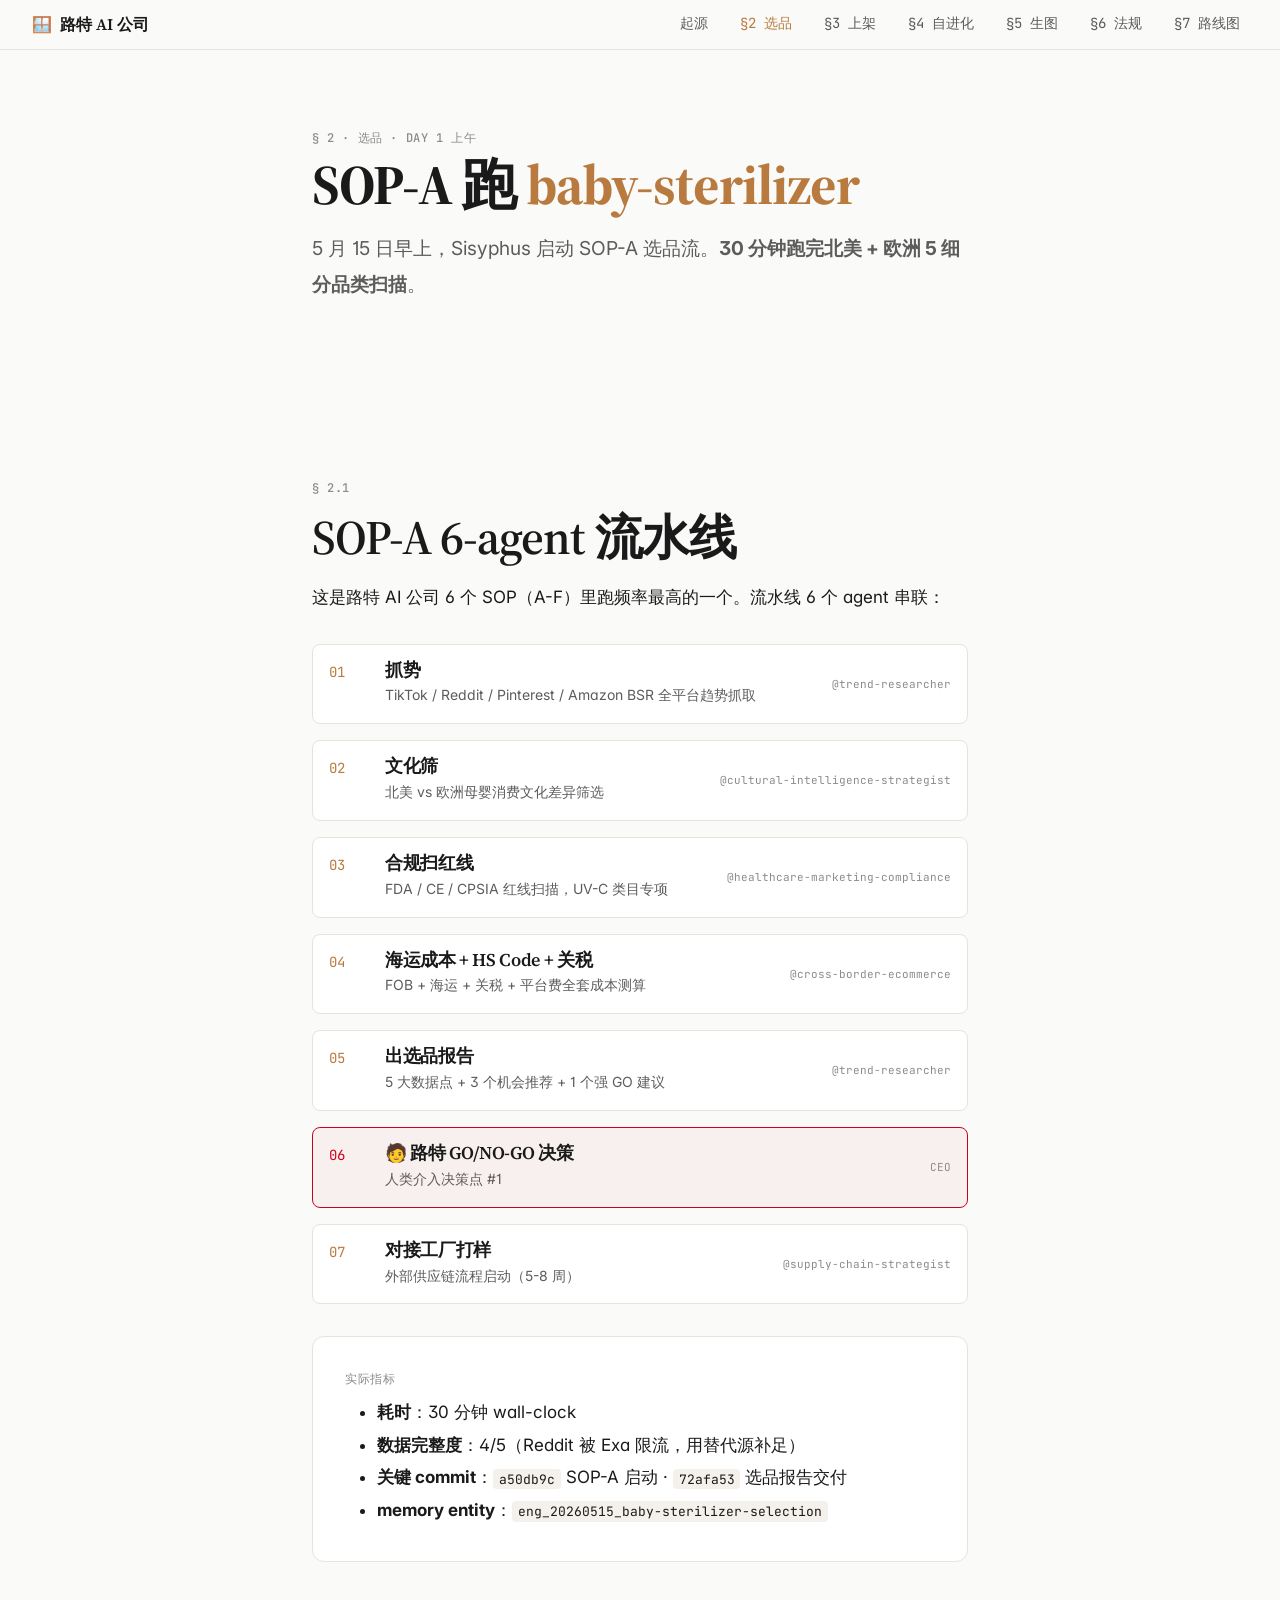
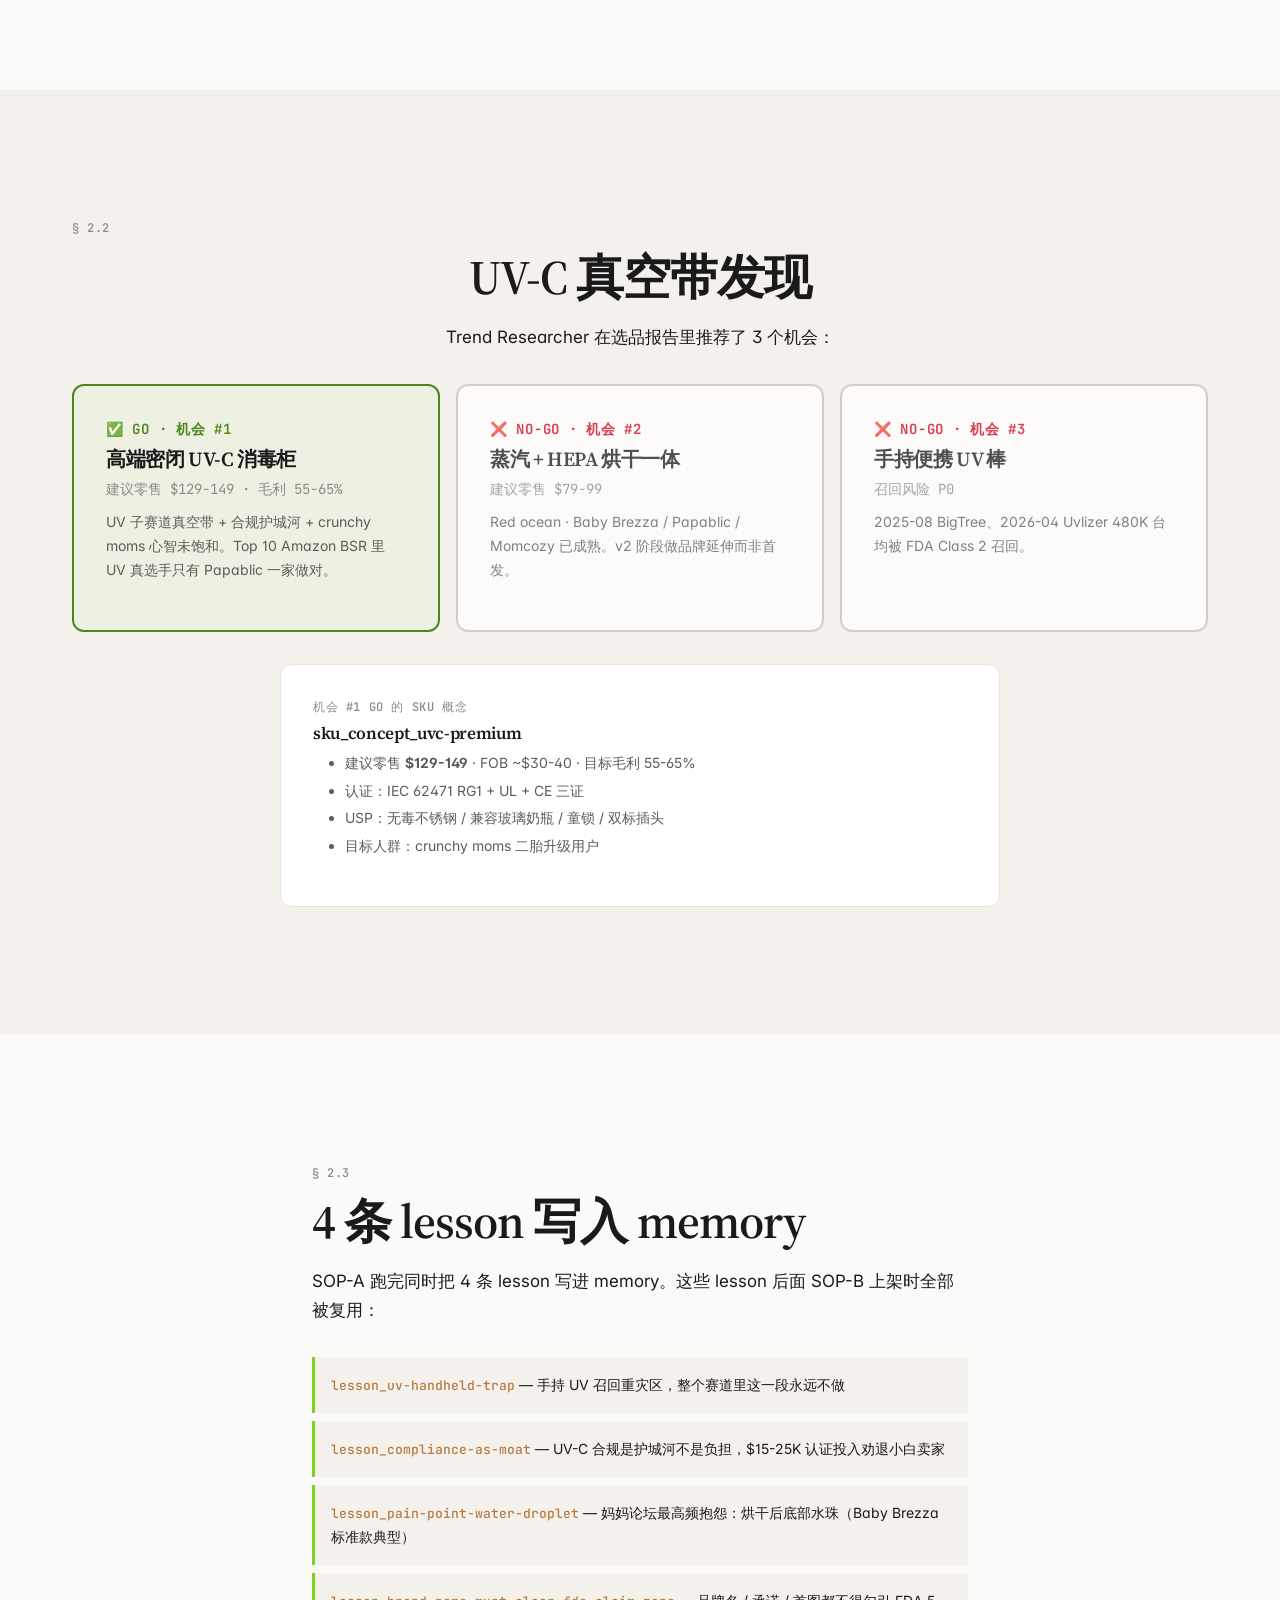
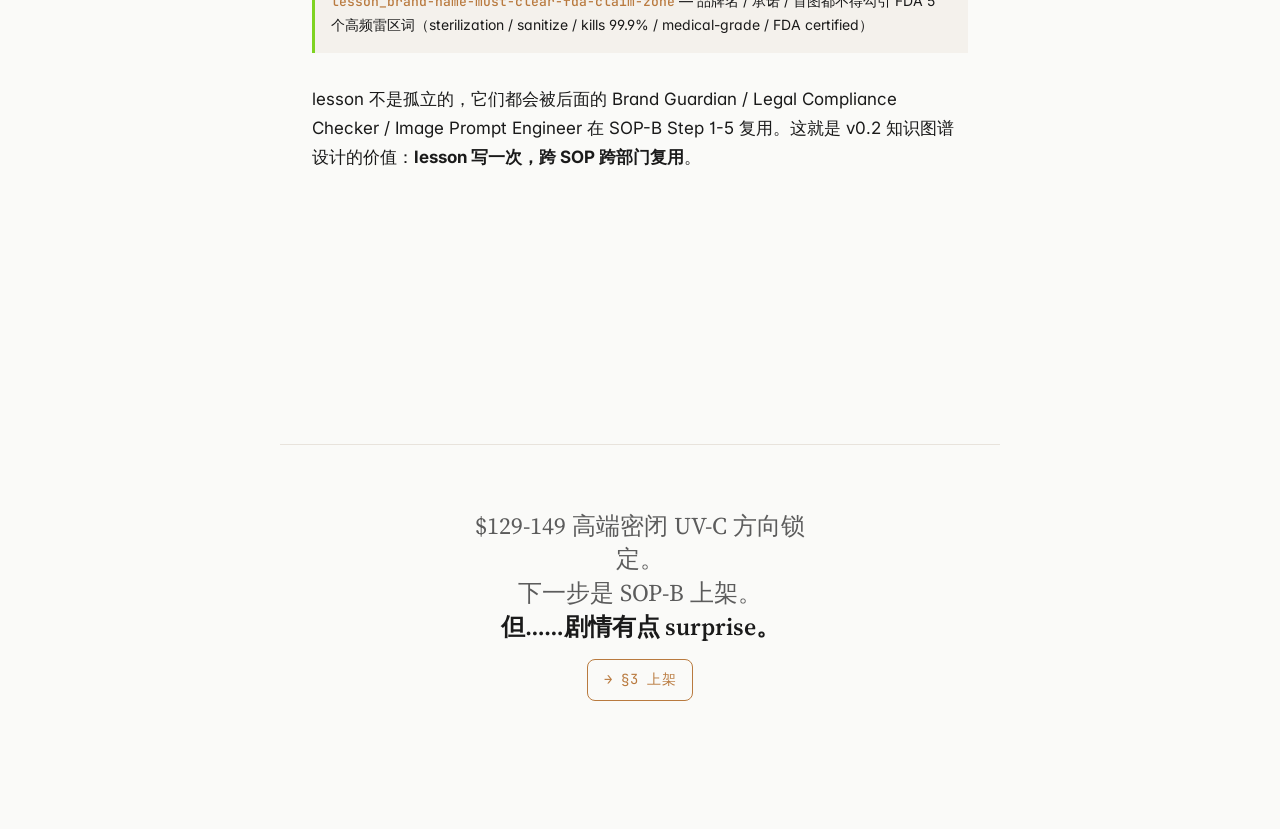
==== pages/02-selection.html @ 69855207 "feat(M3-prep): \u00a72/\u00a73 \u9aa8\u67b6\u9875 + 3 vendor + Vision LM P0-P2 \u4fee\u590d Vision L" ====
<!DOCTYPE html>
<html lang="zh-CN">
<head>
  <meta charset="UTF-8">
  <meta name="viewport" content="width=device-width, initial-scale=1.0">
  <title>§2 选品 · SOP-A 跑 baby-sterilizer · 路特 AI 公司</title>
  <meta name="description" content="路特 AI 公司 SOP-A 选品流：6 个 AI 员工 30 分钟跑完北美 + 欧洲 5 细分品类扫描，发现 UV-C 真空带机会 #1。">
  <link rel="icon" type="image/svg+xml" href="data:image/svg+xml,%3Csvg xmlns='http://www.w3.org/2000/svg' viewBox='0 0 100 100'%3E%3Ctext y='.9em' font-size='90'%3E🪟%3C/text%3E%3C/svg%3E">

  <link rel="preconnect" href="https://fonts.googleapis.com">
  <link rel="preconnect" href="https://fonts.gstatic.com" crossorigin>
  <link href="https://fonts.googleapis.com/css2?family=Source+Serif+4:opsz,wght@8..60,400;8..60,500;8..60,600;8..60,700;8..60,800&family=Inter:wght@400;500;600;700&family=JetBrains+Mono:wght@400;500;600&display=swap" rel="stylesheet">

  <link rel="stylesheet" href="../assets/css/main.css">

  <style>
    .page-header {
      padding: var(--space-6) var(--space-4) var(--space-4);
      max-width: var(--container-narrow);
      margin: 0 auto;
    }
    .page-header h1 {
      font-size: clamp(2rem, 5vw, 3.5rem);
      letter-spacing: var(--tracking-tight);
      margin-bottom: var(--space-3);
    }
    .nav {
      position: fixed; top: 0; left: 0; right: 0; z-index: 100;
      backdrop-filter: blur(12px); background: var(--bg-overlay);
      border-bottom: 1px solid var(--border-light);
    }
    .nav__inner {
      max-width: var(--container-full); margin: 0 auto;
      padding: var(--space-2) var(--space-4);
      display: flex; align-items: center; justify-content: space-between;
    }
    .nav__brand {
      font-family: var(--font-display); font-size: 1rem; font-weight: 600;
      color: var(--text-primary); text-decoration: none;
    }
    .nav__brand::before { content: "🪟"; margin-right: var(--space-2); }
    .nav__links {
      display: flex; gap: var(--space-3); list-style: none; padding: 0; margin: 0;
    }
    .nav__link {
      font-family: var(--font-mono); font-size: var(--fs-small);
      color: var(--text-secondary); text-decoration: none;
      padding: var(--space-1) var(--space-2);
    }
    .nav__link:hover { color: var(--text-primary); text-decoration: none; }
    .nav__link.active { color: var(--accent-amber); }
    @media (max-width: 768px) { .nav__links { display: none; } }

    .pipeline {
      display: flex; flex-direction: column; gap: var(--space-3);
      margin: var(--space-4) 0;
      counter-reset: pipeline-step;
    }
    .pipeline__step {
      display: grid;
      grid-template-columns: 40px 1fr auto;
      gap: var(--space-3);
      align-items: start;
      padding: var(--space-3);
      background: var(--bg-card);
      border: 1px solid var(--border-light);
      border-radius: var(--radius-md);
      transition: all var(--dur-normal) var(--ease-out);
    }
    .pipeline__step:hover {
      transform: translateX(4px);
      border-color: var(--accent-amber);
    }
    .pipeline__num {
      font-family: var(--font-mono);
      font-size: var(--fs-small);
      color: var(--accent-amber);
      counter-increment: pipeline-step;
    }
    .pipeline__num::before {
      content: counter(pipeline-step, decimal-leading-zero);
    }
    .pipeline__body h4 {
      font-family: var(--font-display);
      font-size: 1.125rem;
      font-weight: 600;
      margin-bottom: var(--space-1);
    }
    .pipeline__body p {
      font-size: var(--fs-small);
      color: var(--text-secondary);
      margin: 0;
      max-width: none;
    }
    .pipeline__agent {
      font-family: var(--font-mono);
      font-size: 11px;
      color: var(--text-muted);
      white-space: nowrap;
      align-self: center;
    }
    .pipeline__step--human {
      border-color: var(--color-human);
      background: rgba(208, 2, 27, 0.04);
    }
    .pipeline__step--human .pipeline__num { color: var(--color-human); }

    .candidates {
      display: grid;
      grid-template-columns: repeat(auto-fit, minmax(240px, 1fr));
      gap: var(--space-3);
      margin: var(--space-4) 0;
    }
    .candidate {
      padding: var(--space-4);
      border: 2px solid var(--border-light);
      border-radius: var(--radius-lg);
      background: var(--bg-card);
      transition: all var(--dur-normal) var(--ease-out);
    }
    .candidate--go {
      border-color: #4d8520;
      background: rgba(126, 211, 33, 0.05);
    }
    .candidate--nogo {
      border-color: var(--border-medium);
      opacity: 0.75;
    }
    .candidate__decision {
      font-family: var(--font-mono);
      font-size: var(--fs-small);
      font-weight: 600;
      text-transform: uppercase;
      letter-spacing: var(--tracking-wide);
      margin-bottom: var(--space-2);
    }
    .candidate--go .candidate__decision    { color: #4d8520; }
    .candidate--nogo .candidate__decision  { color: var(--color-decision); }
    .candidate h4 {
      font-family: var(--font-display);
      font-size: 1.25rem;
      margin-bottom: var(--space-2);
    }
    .candidate__price {
      font-family: var(--font-mono);
      font-size: var(--fs-small);
      color: var(--text-muted);
      margin-bottom: var(--space-2);
    }
    .candidate p {
      font-size: var(--fs-small);
      color: var(--text-secondary);
      max-width: none;
    }

    .lessons {
      list-style: none;
      padding: 0;
      margin: var(--space-4) 0;
    }
    .lessons li {
      padding: var(--space-3);
      border-left: 3px solid var(--color-lesson);
      background: var(--bg-secondary);
      margin-bottom: var(--space-2);
      font-size: var(--fs-small);
      line-height: var(--lh-normal);
    }
    .lessons code {
      color: var(--accent-amber);
      background: transparent;
      padding: 0;
      font-weight: 500;
    }

    .hand-off {
      max-width: var(--container-narrow);
      margin: var(--space-6) auto var(--space-5);
      padding: var(--space-5) var(--space-4);
      text-align: center;
      border-top: 1px solid var(--border-light);
    }
    .hand-off p {
      font-family: var(--font-display);
      font-size: 1.5rem;
      color: var(--text-secondary);
      margin: 0 auto var(--space-3);
      max-width: 30ch;
      line-height: 1.4;
    }
    .hand-off strong { color: var(--text-primary); font-weight: 600; }
    .hand-off a {
      display: inline-block;
      font-family: var(--font-mono);
      font-size: var(--fs-small);
      color: var(--accent-amber);
      text-decoration: none;
      padding: var(--space-2) var(--space-3);
      border: 1px solid var(--accent-amber);
      border-radius: var(--radius-md);
      letter-spacing: var(--tracking-wide);
      text-transform: uppercase;
    }
    .hand-off a:hover {
      background: var(--accent-amber);
      color: var(--text-inverse);
    }
  </style>
</head>
<body>

<nav class="nav">
  <div class="nav__inner">
    <a href="../index.html" class="nav__brand">路特 AI 公司</a>
    <ul class="nav__links">
      <li><a class="nav__link" href="../index.html#intro">起源</a></li>
      <li><a class="nav__link active" href="02-selection.html">§2 选品</a></li>
      <li><a class="nav__link" href="03-launch.html">§3 上架</a></li>
      <li><a class="nav__link" href="04-self-evolution.html">§4 自进化</a></li>
      <li><a class="nav__link" href="05-image-lab.html">§5 生图</a></li>
      <li><a class="nav__link" href="06-legal.html">§6 法规</a></li>
      <li><a class="nav__link" href="07-roadmap.html">§7 路线图</a></li>
    </ul>
  </div>
</nav>

<header class="page-header">
  <div class="eyebrow">§ 2 · 选品 · Day 1 上午</div>
  <h1>SOP-A 跑 <em style="font-style: normal; color: var(--accent-amber);">baby-sterilizer</em></h1>
  <p class="lede">5 月 15 日早上，Sisyphus 启动 SOP-A 选品流。<strong>30 分钟跑完北美 + 欧洲 5 细分品类扫描</strong>。</p>
</header>

<section class="section">
  <div class="container container--narrow">
    <div class="eyebrow">§ 2.1</div>
    <h2 style="margin-bottom: var(--space-3);">SOP-A 6-agent 流水线</h2>
    <p>这是路特 AI 公司 6 个 SOP（A-F）里跑频率最高的一个。流水线 6 个 agent 串联：</p>

    <div class="pipeline">
      <div class="pipeline__step">
        <span class="pipeline__num"></span>
        <div class="pipeline__body">
          <h4>抓势</h4>
          <p>TikTok / Reddit / Pinterest / Amazon BSR 全平台趋势抓取</p>
        </div>
        <span class="pipeline__agent">@trend-researcher</span>
      </div>

      <div class="pipeline__step">
        <span class="pipeline__num"></span>
        <div class="pipeline__body">
          <h4>文化筛</h4>
          <p>北美 vs 欧洲母婴消费文化差异筛选</p>
        </div>
        <span class="pipeline__agent">@cultural-intelligence-strategist</span>
      </div>

      <div class="pipeline__step">
        <span class="pipeline__num"></span>
        <div class="pipeline__body">
          <h4>合规扫红线</h4>
          <p>FDA / CE / CPSIA 红线扫描，UV-C 类目专项</p>
        </div>
        <span class="pipeline__agent">@healthcare-marketing-compliance</span>
      </div>

      <div class="pipeline__step">
        <span class="pipeline__num"></span>
        <div class="pipeline__body">
          <h4>海运成本 + HS Code + 关税</h4>
          <p>FOB + 海运 + 关税 + 平台费全套成本测算</p>
        </div>
        <span class="pipeline__agent">@cross-border-ecommerce</span>
      </div>

      <div class="pipeline__step">
        <span class="pipeline__num"></span>
        <div class="pipeline__body">
          <h4>出选品报告</h4>
          <p>5 大数据点 + 3 个机会推荐 + 1 个强 GO 建议</p>
        </div>
        <span class="pipeline__agent">@trend-researcher</span>
      </div>

      <div class="pipeline__step pipeline__step--human">
        <span class="pipeline__num"></span>
        <div class="pipeline__body">
          <h4>🧑 路特 GO/NO-GO 决策</h4>
          <p>人类介入决策点 #1</p>
        </div>
        <span class="pipeline__agent">CEO</span>
      </div>

      <div class="pipeline__step">
        <span class="pipeline__num"></span>
        <div class="pipeline__body">
          <h4>对接工厂打样</h4>
          <p>外部供应链流程启动（5-8 周）</p>
        </div>
        <span class="pipeline__agent">@supply-chain-strategist</span>
      </div>
    </div>

    <div class="card" style="margin-top: var(--space-4);">
      <div class="eyebrow">实际指标</div>
      <ul style="margin: 0;">
        <li><strong>耗时</strong>：30 分钟 wall-clock</li>
        <li><strong>数据完整度</strong>：4/5（Reddit 被 Exa 限流，用替代源补足）</li>
        <li><strong>关键 commit</strong>：<code>a50db9c</code> SOP-A 启动 · <code>72afa53</code> 选品报告交付</li>
        <li><strong>memory entity</strong>：<code>eng_20260515_baby-sterilizer-selection</code></li>
      </ul>
    </div>
  </div>
</section>

<section class="section section--alt">
  <div class="container container--wide">
    <div class="eyebrow">§ 2.2</div>
    <h2 style="margin-bottom: var(--space-3); text-align: center;">UV-C 真空带发现</h2>
    <p style="text-align: center; max-width: 60ch; margin: 0 auto var(--space-4);">Trend Researcher 在选品报告里推荐了 3 个机会：</p>

    <div class="candidates">
      <div class="candidate candidate--go">
        <div class="candidate__decision">✅ GO · 机会 #1</div>
        <h4>高端密闭 UV-C 消毒柜</h4>
        <div class="candidate__price">建议零售 $129-149 · 毛利 55-65%</div>
        <p>UV 子赛道真空带 + 合规护城河 + crunchy moms 心智未饱和。Top 10 Amazon BSR 里 UV 真选手只有 Papablic 一家做对。</p>
      </div>

      <div class="candidate candidate--nogo">
        <div class="candidate__decision">❌ NO-GO · 机会 #2</div>
        <h4>蒸汽 + HEPA 烘干一体</h4>
        <div class="candidate__price">建议零售 $79-99</div>
        <p>Red ocean · Baby Brezza / Papablic / Momcozy 已成熟。v2 阶段做品牌延伸而非首发。</p>
      </div>

      <div class="candidate candidate--nogo">
        <div class="candidate__decision">❌ NO-GO · 机会 #3</div>
        <h4>手持便携 UV 棒</h4>
        <div class="candidate__price">召回风险 P0</div>
        <p>2025-08 BigTree、2026-04 Uvlizer 480K 台均被 FDA Class 2 召回。</p>
      </div>
    </div>

    <div class="card" style="max-width: var(--container-narrow); margin: var(--space-4) auto 0;">
      <div class="eyebrow">机会 #1 GO 的 SKU 概念</div>
      <h4 style="margin-bottom: var(--space-2);">sku_concept_uvc-premium</h4>
      <ul style="font-size: var(--fs-small); color: var(--text-secondary);">
        <li>建议零售 <strong>$129-149</strong> · FOB ~$30-40 · 目标毛利 55-65%</li>
        <li>认证：IEC 62471 RG1 + UL + CE 三证</li>
        <li>USP：无毒不锈钢 / 兼容玻璃奶瓶 / 童锁 / 双标插头</li>
        <li>目标人群：crunchy moms 二胎升级用户</li>
      </ul>
    </div>
  </div>
</section>

<section class="section">
  <div class="container container--narrow">
    <div class="eyebrow">§ 2.3</div>
    <h2 style="margin-bottom: var(--space-3);">4 条 lesson 写入 memory</h2>
    <p>SOP-A 跑完同时把 4 条 lesson 写进 memory。这些 lesson 后面 SOP-B 上架时全部被复用：</p>

    <ul class="lessons">
      <li><code>lesson_uv-handheld-trap</code> — 手持 UV 召回重灾区，整个赛道里这一段永远不做</li>
      <li><code>lesson_compliance-as-moat</code> — UV-C 合规是护城河不是负担，$15-25K 认证投入劝退小白卖家</li>
      <li><code>lesson_pain-point-water-droplet</code> — 妈妈论坛最高频抱怨：烘干后底部水珠（Baby Brezza 标准款典型）</li>
      <li><code>lesson_brand-name-must-clear-fda-claim-zone</code> — 品牌名 / 承诺 / 首图都不得勾引 FDA 5 个高频雷区词（sterilization / sanitize / kills 99.9% / medical-grade / FDA certified）</li>
    </ul>

    <p>lesson 不是孤立的，它们都会被后面的 Brand Guardian / Legal Compliance Checker / Image Prompt Engineer 在 SOP-B Step 1-5 复用。这就是 v0.2 知识图谱设计的价值：<strong>lesson 写一次，跨 SOP 跨部门复用</strong>。</p>
  </div>
</section>

<div class="hand-off">
  <p>$129-149 高端密闭 UV-C 方向锁定。<br>
    下一步是 SOP-B 上架。<br>
    <strong>但……剧情有点 surprise。</strong>
  </p>
  <a href="03-launch.html">→ §3 上架</a>
</div>

</body>
</html>
---- assets/css/main.css ----
/*
 * Design tokens · path AI Company demo site
 * High-end editorial (Stripe Press / Anthropic lineage)
 * Spec: .sisyphus/plans/【网站计划】路特AI公司演示站-2026-05-16.md §2
 */

:root {
  --bg-primary:       #fafaf8;
  --bg-secondary:     #f4f1ec;
  --bg-card:          #ffffff;
  --bg-overlay:       rgba(250, 250, 248, 0.92);

  --text-primary:     #1a1a1a;
  --text-secondary:   #5c5c5c;
  --text-muted:       #8b8b8b;
  --text-inverse:     #fafaf8;

  --accent-warm:      #d49a6a;
  --accent-sage:      #8fa68c;
  --accent-amber:     #b97a3f;

  --color-agent:      #4a90e2;
  --color-engagement: #f5a623;
  --color-lesson:     #7ed321;
  --color-decision:   #d0021b;
  --color-project:    #9013fe;
  --color-sku:        #f8e71c;
  --color-region:     #b8b8b8;

  --color-human:      #d0021b;
  --color-ai:         #8b8b8b;

  --border-light:     #e8e3dc;
  --border-medium:    #c8c1b6;

  --font-display:     'Source Serif 4', 'Songti SC', Georgia, 'Times New Roman', serif;
  --font-body:        'Inter', -apple-system, BlinkMacSystemFont, 'PingFang SC', 'Hiragino Sans GB', sans-serif;
  --font-mono:        'JetBrains Mono', 'SF Mono', Menlo, Consolas, monospace;

  --fs-h1:            clamp(2.5rem, 6vw, 5.5rem);
  --fs-h2:            clamp(1.75rem, 4vw, 3rem);
  --fs-h3:            clamp(1.25rem, 2.5vw, 1.75rem);
  --fs-lede:          clamp(1.125rem, 1.5vw, 1.375rem);
  --fs-body:          17px;
  --fs-small:         14px;
  --fs-mono:          13px;
  --fs-caption:       12px;

  --lh-tight:         1.05;
  --lh-snug:          1.25;
  --lh-normal:        1.7;
  --lh-relaxed:       1.85;

  --tracking-tight:   -0.02em;
  --tracking-normal:  0;
  --tracking-wide:    0.05em;

  --space-1:          0.25rem;
  --space-2:          0.5rem;
  --space-3:          1rem;
  --space-4:          2rem;
  --space-5:          4rem;
  --space-6:          8rem;
  --space-7:          12rem;

  --container-narrow: 720px;
  --container-medium: 960px;
  --container-wide:   1200px;
  --container-full:   1440px;

  --radius-sm:        4px;
  --radius-md:        8px;
  --radius-lg:        12px;
  --radius-pill:      999px;

  --shadow-sm:        0 2px 8px rgba(0, 0, 0, 0.04);
  --shadow-md:        0 8px 24px rgba(0, 0, 0, 0.08);
  --shadow-lg:        0 16px 48px rgba(0, 0, 0, 0.12);

  --ease-out:         cubic-bezier(0.16, 1, 0.3, 1);
  --ease-in-out:      cubic-bezier(0.65, 0, 0.35, 1);
  --dur-fast:         150ms;
  --dur-normal:       250ms;
  --dur-slow:         400ms;
}

*,
*::before,
*::after {
  box-sizing: border-box;
  margin: 0;
  padding: 0;
}

html {
  scroll-behavior: smooth;
  text-rendering: optimizeLegibility;
  -webkit-font-smoothing: antialiased;
  -moz-osx-font-smoothing: grayscale;
}

body {
  background: var(--bg-primary);
  color: var(--text-primary);
  font-family: var(--font-body);
  font-size: var(--fs-body);
  line-height: var(--lh-normal);
  font-feature-settings: "ss01", "cv01", "cv11";
}

h1, h2, h3, h4, h5, h6 {
  font-family: var(--font-display);
  font-weight: 600;
  line-height: var(--lh-tight);
  letter-spacing: var(--tracking-tight);
  color: var(--text-primary);
}

h1 { font-size: var(--fs-h1); font-weight: 700; }
h2 { font-size: var(--fs-h2); line-height: var(--lh-snug); }
h3 { font-size: var(--fs-h3); line-height: var(--lh-snug); }

p {
  margin-bottom: var(--space-3);
  color: var(--text-primary);
  max-width: 70ch;
}

p.lede {
  font-size: var(--fs-lede);
  color: var(--text-secondary);
  line-height: var(--lh-relaxed);
  max-width: 60ch;
}

a {
  color: var(--accent-amber);
  text-decoration: underline;
  text-underline-offset: 4px;
  text-decoration-thickness: 1px;
  transition: text-underline-offset var(--dur-normal) var(--ease-out),
              text-decoration-thickness var(--dur-normal) var(--ease-out);
}

a:hover {
  text-underline-offset: 6px;
  text-decoration-thickness: 2px;
}

code, .mono, .timestamp, .commit-hash {
  font-family: var(--font-mono);
  font-size: var(--fs-mono);
  background: var(--bg-secondary);
  padding: 0.15em 0.45em;
  border-radius: var(--radius-sm);
  color: var(--text-primary);
  letter-spacing: 0;
}

pre {
  background: var(--bg-secondary);
  padding: var(--space-3);
  border-radius: var(--radius-md);
  overflow-x: auto;
  font-family: var(--font-mono);
  font-size: var(--fs-mono);
  line-height: 1.5;
  margin-bottom: var(--space-4);
}

pre code {
  background: transparent;
  padding: 0;
  border-radius: 0;
}

ul, ol {
  padding-left: var(--space-4);
  margin-bottom: var(--space-3);
}

li {
  margin-bottom: var(--space-1);
  line-height: var(--lh-normal);
}

img, picture, video {
  display: block;
  max-width: 100%;
  height: auto;
}

::selection {
  background: var(--accent-warm);
  color: var(--text-inverse);
}

.container {
  width: 100%;
  margin: 0 auto;
  padding: 0 var(--space-4);
}

.container--narrow { max-width: var(--container-narrow); }
.container--medium { max-width: var(--container-medium); }
.container--wide   { max-width: var(--container-wide); }
.container--full   { max-width: var(--container-full); }

.section {
  padding: var(--space-6) 0;
}

.section--tight  { padding: var(--space-5) 0; }
.section--loose  { padding: var(--space-7) 0; }
.section--alt    { background: var(--bg-secondary); }

.eyebrow {
  font-family: var(--font-mono);
  font-size: var(--fs-caption);
  text-transform: uppercase;
  letter-spacing: var(--tracking-wide);
  color: var(--text-muted);
  font-weight: 500;
  margin-bottom: var(--space-2);
}

.muted   { color: var(--text-muted); }
.caption {
  font-size: var(--fs-caption);
  color: var(--text-muted);
  font-family: var(--font-mono);
  margin-top: var(--space-2);
}

.text-center { text-align: center; }
.text-right  { text-align: right; }

.card {
  background: var(--bg-card);
  border: 1px solid var(--border-light);
  border-radius: var(--radius-lg);
  padding: var(--space-4);
  transition: transform var(--dur-normal) var(--ease-out),
              box-shadow var(--dur-normal) var(--ease-out),
              border-color var(--dur-normal) var(--ease-out);
}

.card:hover {
  transform: translateY(-2px);
  box-shadow: var(--shadow-md);
  border-color: var(--border-medium);
}

.badge {
  display: inline-block;
  padding: 0.2rem 0.7rem;
  font-size: var(--fs-caption);
  font-family: var(--font-mono);
  border-radius: var(--radius-pill);
  background: var(--bg-secondary);
  color: var(--text-secondary);
  letter-spacing: var(--tracking-wide);
  text-transform: uppercase;
  font-weight: 500;
}

.badge--human    { background: rgba(208, 2, 27, 0.1);  color: var(--color-human); }
.badge--ai       { background: rgba(139, 139, 139, 0.15); color: var(--text-secondary); }
.badge--success  { background: rgba(126, 211, 33, 0.15); color: #4d8520; }
.badge--pending  { background: rgba(245, 166, 35, 0.15); color: #b97a3f; }

.btn {
  display: inline-flex;
  align-items: center;
  gap: var(--space-2);
  padding: var(--space-2) var(--space-3);
  font-family: var(--font-body);
  font-size: var(--fs-small);
  font-weight: 500;
  border: 1px solid var(--border-medium);
  border-radius: var(--radius-md);
  background: var(--bg-card);
  color: var(--text-primary);
  text-decoration: none;
  cursor: pointer;
  transition: background var(--dur-normal) var(--ease-out),
              border-color var(--dur-normal) var(--ease-out),
              transform var(--dur-fast) var(--ease-out);
}

.btn:hover {
  background: var(--bg-secondary);
  border-color: var(--text-primary);
  text-underline-offset: 0;
  text-decoration: none;
  transform: translateY(-1px);
}

.btn--primary {
  background: var(--text-primary);
  color: var(--text-inverse);
  border-color: var(--text-primary);
}

.btn--primary:hover {
  background: var(--accent-amber);
  border-color: var(--accent-amber);
}

.btn--accent {
  color: var(--accent-amber);
  border-color: var(--accent-amber);
  border-width: 1.5px;
  background: transparent;
}

.btn--accent:hover {
  background: var(--accent-amber);
  color: var(--text-inverse);
  border-color: var(--accent-amber);
}

.divider {
  height: 1px;
  background: var(--border-light);
  border: none;
  margin: var(--space-5) 0;
}

.fade-in {
  opacity: 0;
  transform: translateY(20px);
  animation: fadeInUp var(--dur-slow) var(--ease-out) forwards;
}

.fade-in--delay-1 { animation-delay: 100ms; }
.fade-in--delay-2 { animation-delay: 200ms; }
.fade-in--delay-3 { animation-delay: 300ms; }

@keyframes fadeInUp {
  to { opacity: 1; transform: translateY(0); }
}

.scroll-indicator {
  display: inline-flex;
  align-items: center;
  gap: var(--space-2);
  font-family: var(--font-mono);
  font-size: var(--fs-caption);
  color: var(--text-muted);
  text-transform: uppercase;
  letter-spacing: var(--tracking-wide);
  text-decoration: none;
}

.scroll-indicator::after {
  content: "↓";
  display: inline-block;
  animation: bob 2s var(--ease-in-out) infinite;
}

@keyframes bob {
  0%, 100% { transform: translateY(0); }
  50%      { transform: translateY(6px); }
}

@media (max-width: 768px) {
  :root {
    --fs-body: 16px;
  }
  .section { padding: var(--space-5) 0; }
  p { max-width: 100%; }
}

@media (prefers-reduced-motion: reduce) {
  *,
  *::before,
  *::after {
    animation-duration: 0.01ms !important;
    animation-iteration-count: 1 !important;
    transition-duration: 0.01ms !important;
    scroll-behavior: auto !important;
  }
}
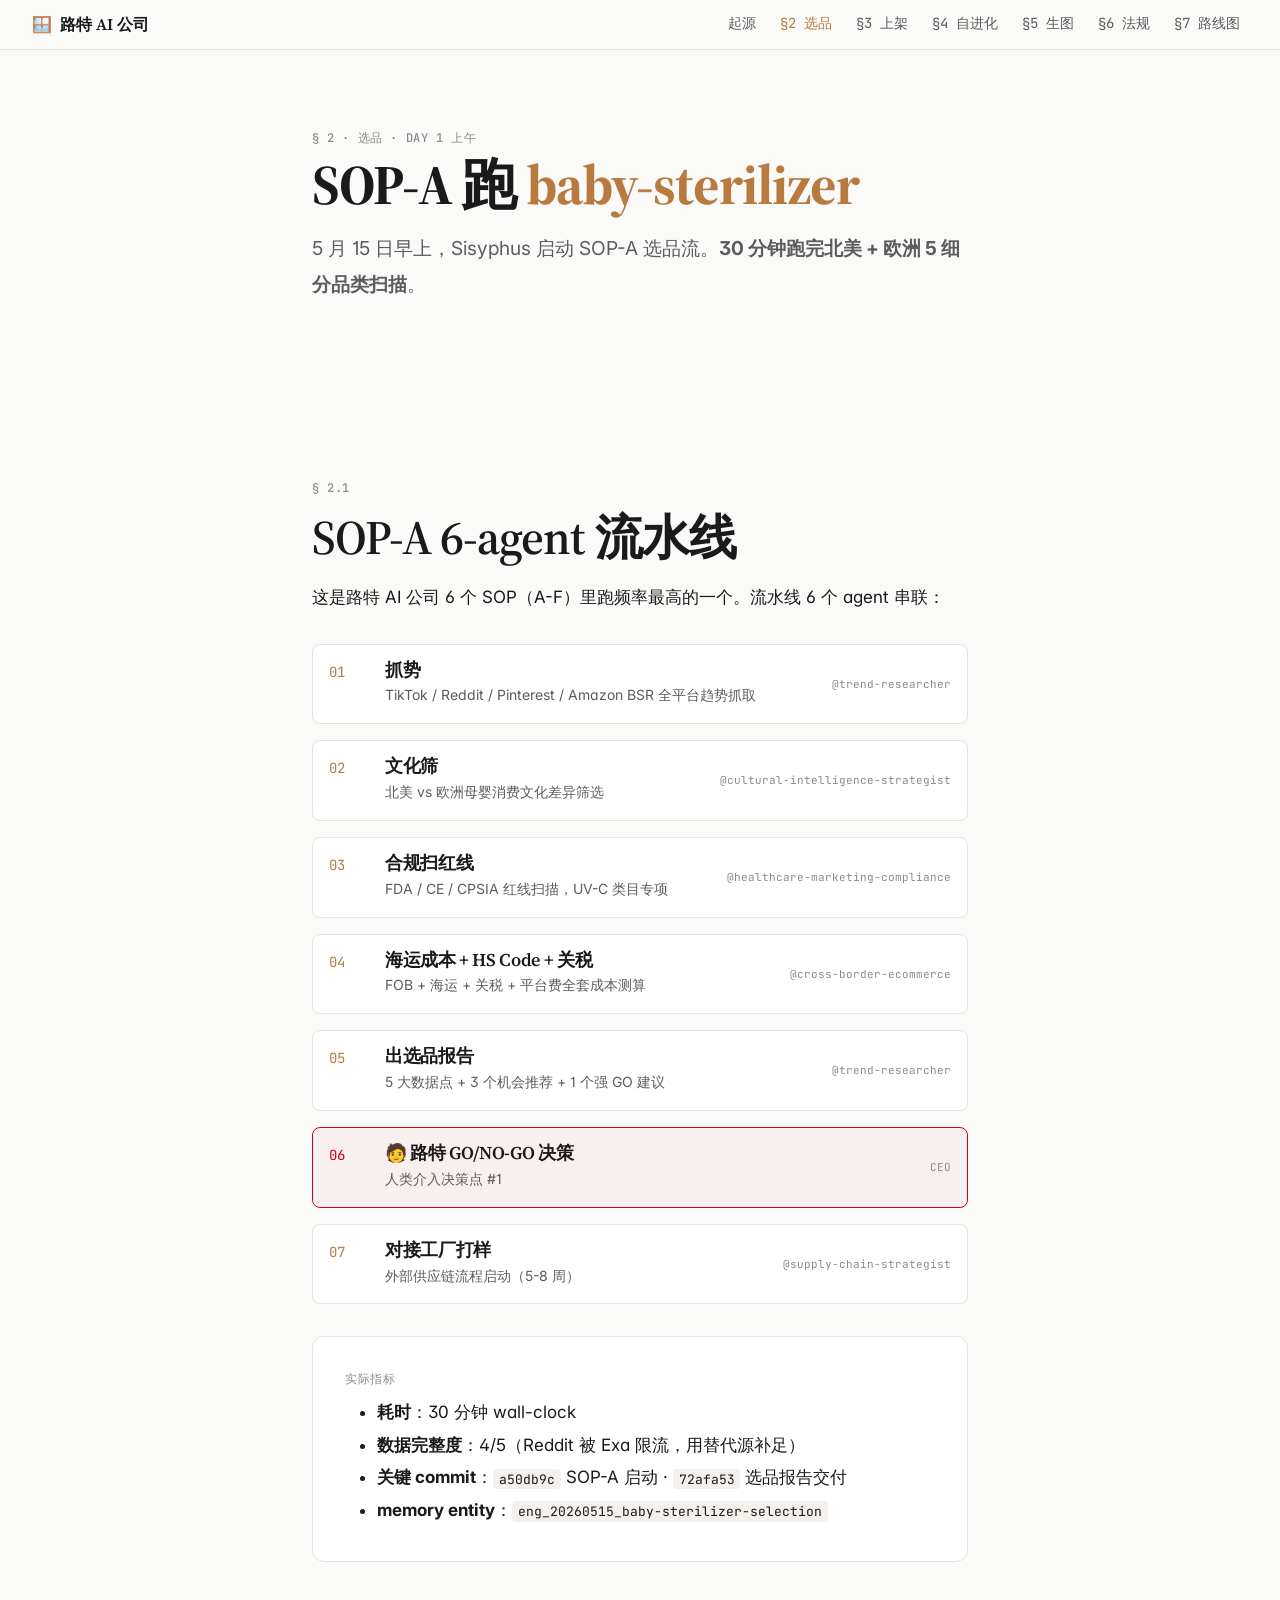
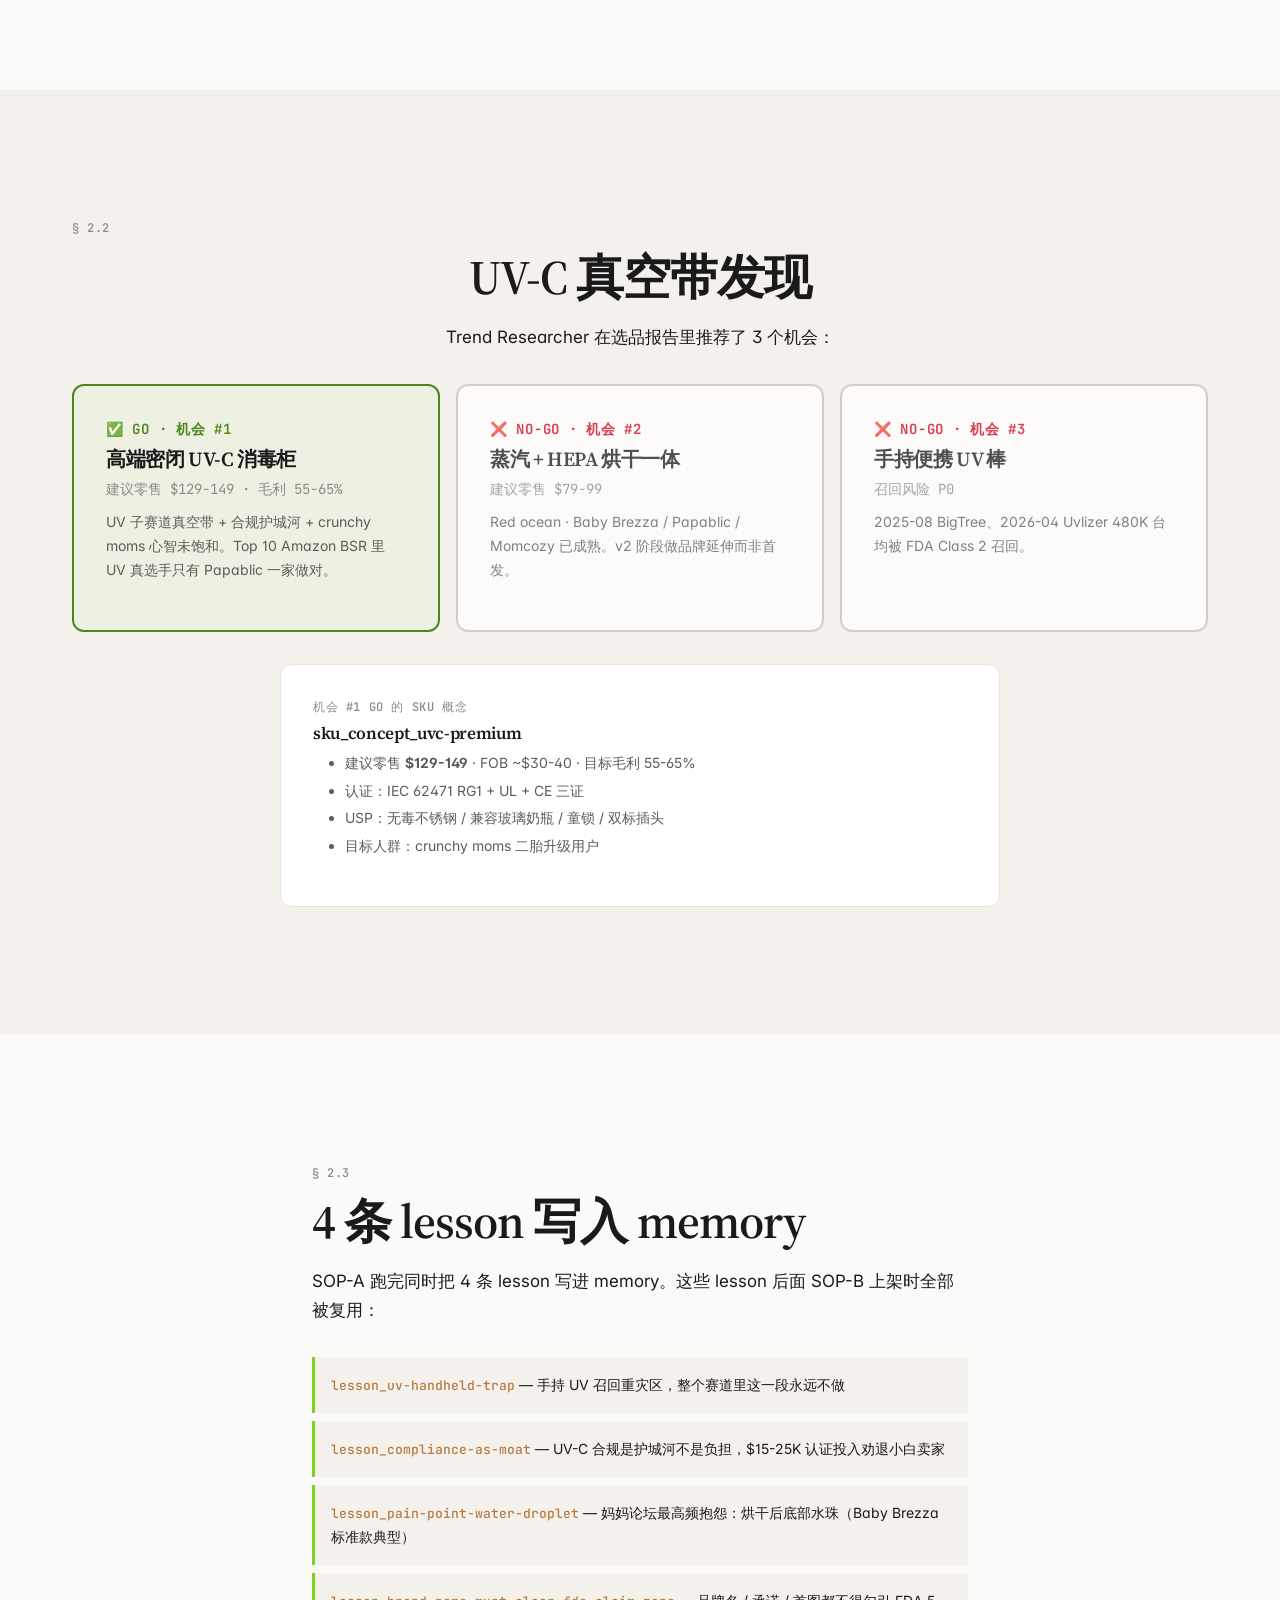
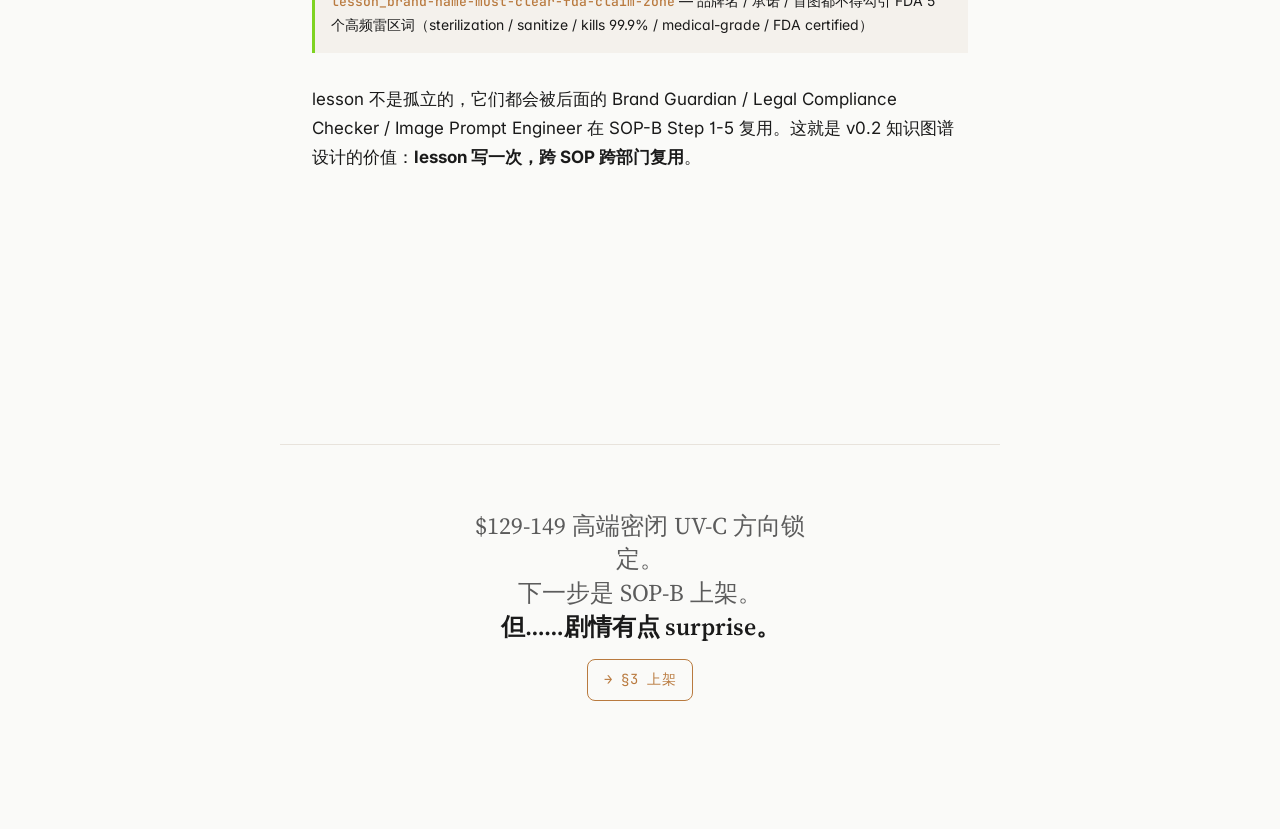
==== commit 6f4c48ef: "fix(M5): \u4e24\u4e2a\u8def\u7279 review bug Bug 1: mockup-product.html 9 \u5f20\u5546\u54c1\u56fe\u" ====
--- a/pages/02-selection.html
+++ b/pages/02-selection.html
@@ -39,9 +39,7 @@
       color: var(--text-primary); text-decoration: none;
     }
     .nav__brand::before { content: "🪟"; margin-right: var(--space-2); }
-    .nav__links {
-      display: flex; gap: var(--space-3); list-style: none; padding: 0; margin: 0;
-    }
+    .nav__links { display: flex; gap: var(--space-2); list-style: none; padding: 0; margin: 0; flex-wrap: nowrap; white-space: nowrap; }
     .nav__link {
       font-family: var(--font-mono); font-size: var(--fs-small);
       color: var(--text-secondary); text-decoration: none;
@@ -49,7 +47,7 @@
     }
     .nav__link:hover { color: var(--text-primary); text-decoration: none; }
     .nav__link.active { color: var(--accent-amber); }
-    @media (max-width: 768px) { .nav__links { display: none; } }
+    @media (max-width: 960px) { .nav__links { display: none; } }
 
     .pipeline {
       display: flex; flex-direction: column; gap: var(--space-3);
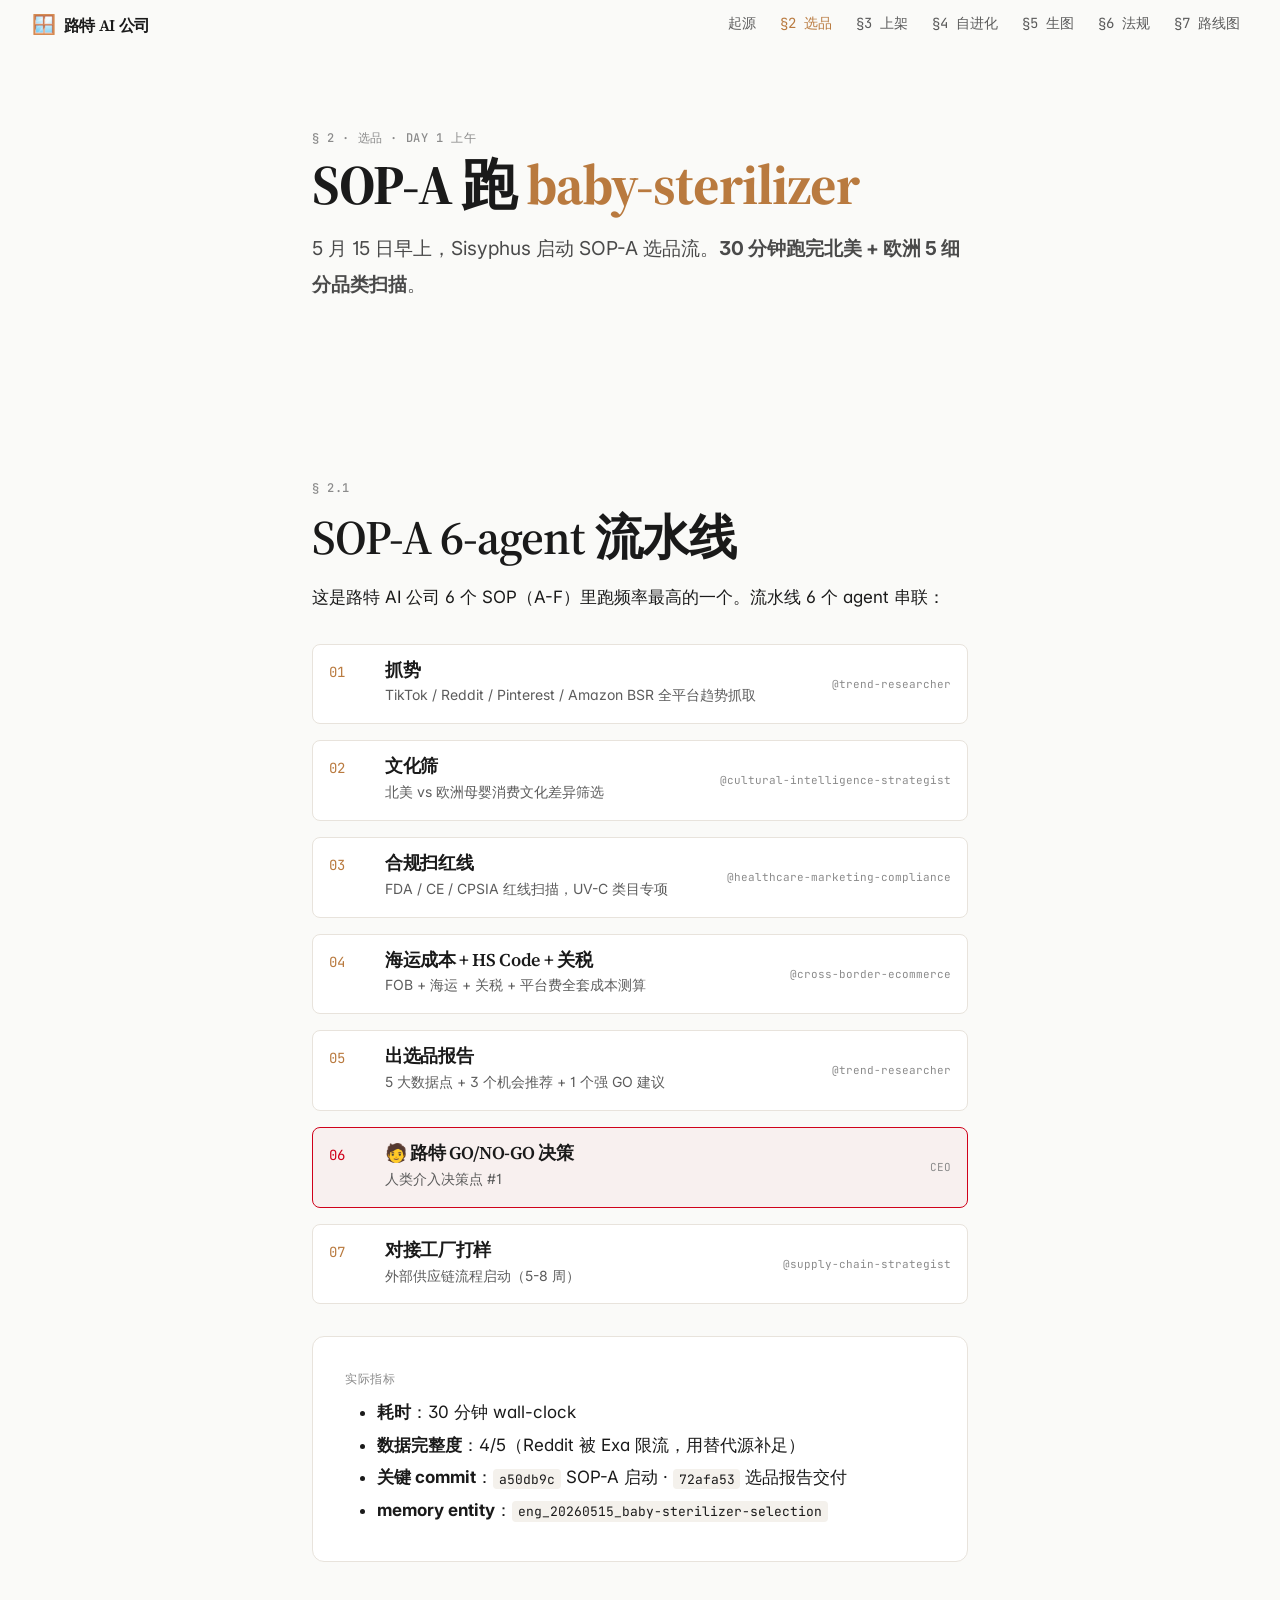
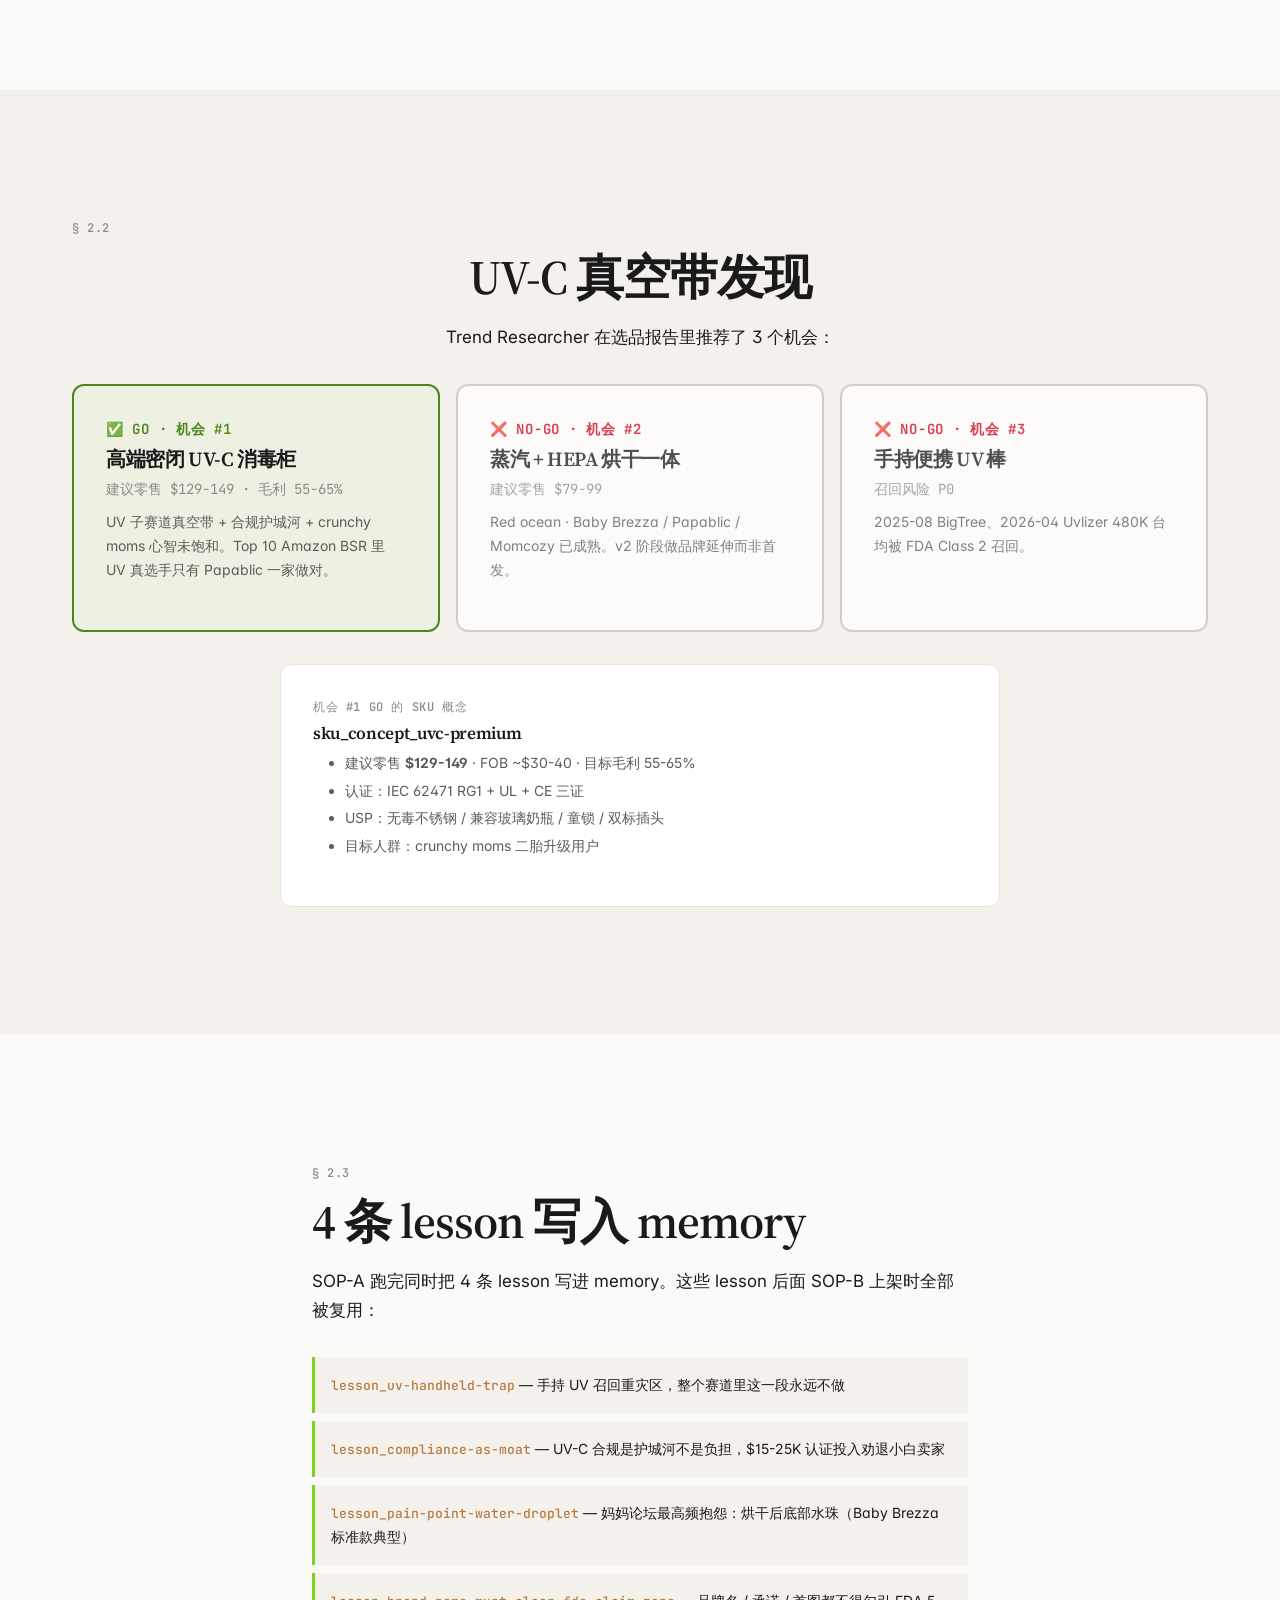
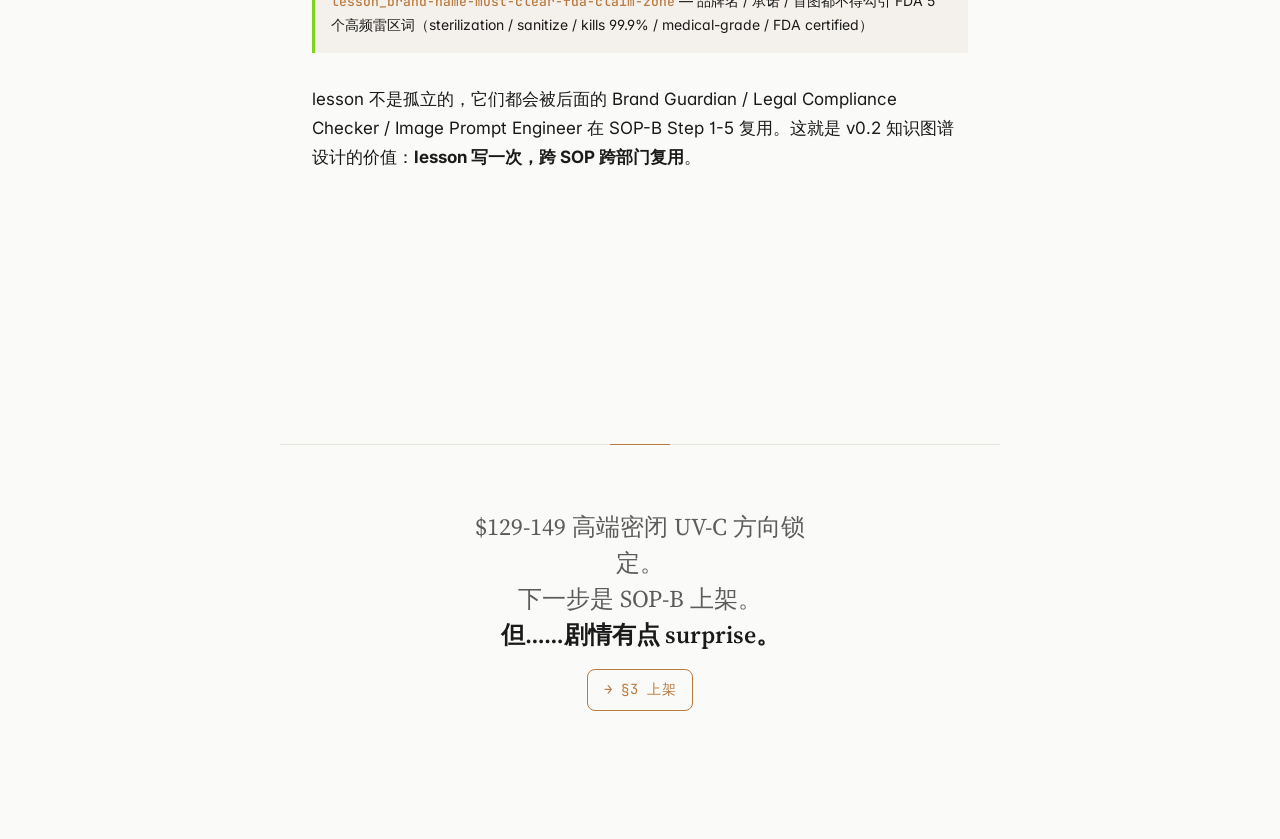
==== commit 93de920d: "polish(M6): \u54c1\u8d28\u5347\u7ea7 wave 1 \u00b7 components.css + prose token + drop cap \u8def\u7" ====
--- a/pages/02-selection.html
+++ b/pages/02-selection.html
@@ -12,42 +12,11 @@
   <link href="https://fonts.googleapis.com/css2?family=Source+Serif+4:opsz,wght@8..60,400;8..60,500;8..60,600;8..60,700;8..60,800&family=Inter:wght@400;500;600;700&family=JetBrains+Mono:wght@400;500;600&display=swap" rel="stylesheet">
 
   <link rel="stylesheet" href="../assets/css/main.css">
+  <link rel="stylesheet" href="../assets/css/components.css">
 
   <style>
-    .page-header {
-      padding: var(--space-6) var(--space-4) var(--space-4);
-      max-width: var(--container-narrow);
-      margin: 0 auto;
-    }
-    .page-header h1 {
-      font-size: clamp(2rem, 5vw, 3.5rem);
-      letter-spacing: var(--tracking-tight);
-      margin-bottom: var(--space-3);
-    }
-    .nav {
-      position: fixed; top: 0; left: 0; right: 0; z-index: 100;
-      backdrop-filter: blur(12px); background: var(--bg-overlay);
-      border-bottom: 1px solid var(--border-light);
-    }
-    .nav__inner {
-      max-width: var(--container-full); margin: 0 auto;
-      padding: var(--space-2) var(--space-4);
-      display: flex; align-items: center; justify-content: space-between;
-    }
-    .nav__brand {
-      font-family: var(--font-display); font-size: 1rem; font-weight: 600;
-      color: var(--text-primary); text-decoration: none;
-    }
-    .nav__brand::before { content: "🪟"; margin-right: var(--space-2); }
-    .nav__links { display: flex; gap: var(--space-2); list-style: none; padding: 0; margin: 0; flex-wrap: nowrap; white-space: nowrap; }
-    .nav__link {
-      font-family: var(--font-mono); font-size: var(--fs-small);
-      color: var(--text-secondary); text-decoration: none;
-      padding: var(--space-1) var(--space-2);
-    }
-    .nav__link:hover { color: var(--text-primary); text-decoration: none; }
-    .nav__link.active { color: var(--accent-amber); }
-    @media (max-width: 960px) { .nav__links { display: none; } }
+
+    @media (max-width: 960px) {  }
 
     .pipeline {
       display: flex; flex-direction: column; gap: var(--space-3);
@@ -171,38 +140,6 @@
       font-weight: 500;
     }
 
-    .hand-off {
-      max-width: var(--container-narrow);
-      margin: var(--space-6) auto var(--space-5);
-      padding: var(--space-5) var(--space-4);
-      text-align: center;
-      border-top: 1px solid var(--border-light);
-    }
-    .hand-off p {
-      font-family: var(--font-display);
-      font-size: 1.5rem;
-      color: var(--text-secondary);
-      margin: 0 auto var(--space-3);
-      max-width: 30ch;
-      line-height: 1.4;
-    }
-    .hand-off strong { color: var(--text-primary); font-weight: 600; }
-    .hand-off a {
-      display: inline-block;
-      font-family: var(--font-mono);
-      font-size: var(--fs-small);
-      color: var(--accent-amber);
-      text-decoration: none;
-      padding: var(--space-2) var(--space-3);
-      border: 1px solid var(--accent-amber);
-      border-radius: var(--radius-md);
-      letter-spacing: var(--tracking-wide);
-      text-transform: uppercase;
-    }
-    .hand-off a:hover {
-      background: var(--accent-amber);
-      color: var(--text-inverse);
-    }
   </style>
 </head>
 <body>
--- a/assets/css/main.css
+++ b/assets/css/main.css
@@ -50,10 +50,16 @@
   --lh-snug:          1.25;
   --lh-normal:        1.7;
   --lh-relaxed:       1.85;
+  --lh-prose:         1.85;
 
   --tracking-tight:   -0.02em;
   --tracking-normal:  0;
   --tracking-wide:    0.05em;
+
+  --text-strong:      #1a1a1a;
+  --text-emphasis:    #4a4a4a;
+  --color-success:    #4d8520;
+  --color-success-soft: rgba(126, 211, 33, 0.15);
 
   --space-1:          0.25rem;
   --space-2:          0.5rem;
@@ -128,7 +134,7 @@
 
 p.lede {
   font-size: var(--fs-lede);
-  color: var(--text-secondary);
+  color: var(--text-emphasis);
   line-height: var(--lh-relaxed);
   max-width: 60ch;
 }
--- a/assets/css/components.css
+++ b/assets/css/components.css
@@ -0,0 +1,244 @@
+/*
+ * Components · 跨页共享 UI 组件样式
+ * 抽自 6 子页 inline <style> 块（原累计 1203 行 → 单文件 240 行）
+ */
+
+.nav {
+  position: fixed; top: 0; left: 0; right: 0; z-index: 100;
+  backdrop-filter: blur(12px);
+  background: var(--bg-overlay);
+  border-bottom: 1px solid transparent;
+  transition: border-color var(--dur-normal) var(--ease-out);
+}
+.nav.scrolled { border-bottom-color: var(--border-light); }
+
+.nav__inner {
+  max-width: var(--container-full);
+  margin: 0 auto;
+  padding: var(--space-2) var(--space-4);
+  display: flex; align-items: center; justify-content: space-between;
+}
+
+.nav__brand {
+  font-family: var(--font-display);
+  font-size: 1rem;
+  font-weight: 600;
+  color: var(--text-primary);
+  text-decoration: none;
+  letter-spacing: var(--tracking-tight);
+}
+.nav__brand::before {
+  content: "🪟";
+  margin-right: var(--space-2);
+  font-size: 1.2em;
+}
+
+.nav__links {
+  display: flex;
+  gap: var(--space-2);
+  list-style: none;
+  padding: 0; margin: 0;
+  flex-wrap: nowrap;
+  white-space: nowrap;
+}
+
+.nav__link {
+  font-family: var(--font-mono);
+  font-size: var(--fs-small);
+  color: var(--text-secondary);
+  text-decoration: none;
+  padding: var(--space-1) var(--space-2);
+  white-space: nowrap;
+  transition: color var(--dur-fast) var(--ease-out);
+}
+.nav__link:hover { color: var(--text-primary); text-decoration: none; }
+.nav__link.active { color: var(--accent-amber); }
+
+@media (max-width: 960px) {
+  .nav__links { display: none; }
+}
+
+.page-header {
+  padding: var(--space-6) var(--space-4) var(--space-4);
+  max-width: var(--container-narrow);
+  margin: 0 auto;
+}
+
+.page-header h1 {
+  font-size: clamp(2rem, 5vw, 3.5rem);
+  letter-spacing: var(--tracking-tight);
+  margin-bottom: var(--space-3);
+}
+
+.hand-off {
+  max-width: var(--container-narrow);
+  margin: var(--space-6) auto var(--space-5);
+  padding: var(--space-5) var(--space-4);
+  text-align: center;
+  border-top: 1px solid var(--border-light);
+  position: relative;
+}
+
+.hand-off::before {
+  content: "";
+  position: absolute;
+  top: -1px;
+  left: 50%;
+  transform: translateX(-50%);
+  width: 60px;
+  height: 1px;
+  background: var(--accent-amber);
+}
+
+.hand-off p {
+  font-family: var(--font-display);
+  font-size: 1.5rem;
+  color: var(--text-secondary);
+  margin: 0 auto var(--space-3);
+  max-width: 30ch;
+  line-height: 1.5;
+}
+
+.hand-off strong {
+  color: var(--text-primary);
+  font-weight: 600;
+}
+
+.hand-off a {
+  display: inline-block;
+  font-family: var(--font-mono);
+  font-size: var(--fs-small);
+  color: var(--accent-amber);
+  text-decoration: none;
+  padding: var(--space-2) var(--space-3);
+  border: 1px solid var(--accent-amber);
+  border-radius: var(--radius-md);
+  letter-spacing: var(--tracking-wide);
+  text-transform: uppercase;
+  transition: all var(--dur-normal) var(--ease-out);
+}
+.hand-off a:hover {
+  background: var(--accent-amber);
+  color: var(--text-inverse);
+  transform: translateY(-1px);
+}
+
+.section-divider {
+  display: flex;
+  align-items: center;
+  gap: var(--space-3);
+  max-width: var(--container-narrow);
+  margin: var(--space-5) auto;
+  padding: 0 var(--space-4);
+  color: var(--text-muted);
+}
+
+.section-divider::before,
+.section-divider::after {
+  content: "";
+  flex: 1;
+  height: 1px;
+  background: var(--border-light);
+}
+
+.section-divider__symbol {
+  font-family: var(--font-display);
+  font-size: 1.5rem;
+  color: var(--accent-amber);
+  font-style: italic;
+}
+
+.prose p {
+  margin-bottom: var(--space-4);
+  line-height: var(--lh-prose);
+  color: var(--text-primary);
+}
+
+.prose p:first-of-type::first-letter {
+  font-family: var(--font-display);
+  font-size: 3.5em;
+  font-weight: 700;
+  float: left;
+  line-height: 0.95;
+  margin: 0.08em 0.12em 0 0;
+  color: var(--accent-amber);
+}
+
+.prose p + p { text-indent: 0; }
+
+.prose strong { color: var(--text-primary); font-weight: 600; }
+
+.prose ul, .prose ol {
+  margin-bottom: var(--space-4);
+  padding-left: var(--space-4);
+}
+.prose li {
+  margin-bottom: var(--space-2);
+  line-height: var(--lh-prose);
+}
+
+.pull-quote {
+  font-family: var(--font-display);
+  font-size: clamp(1.5rem, 3vw, 2.25rem);
+  line-height: 1.4;
+  color: var(--text-primary);
+  font-weight: 500;
+  font-style: italic;
+  max-width: 24ch;
+  margin: var(--space-5) auto;
+  padding: var(--space-3) 0;
+  text-align: center;
+  position: relative;
+}
+
+.pull-quote::before,
+.pull-quote::after {
+  content: "";
+  display: block;
+  width: 40px;
+  height: 2px;
+  background: var(--accent-amber);
+  margin: var(--space-3) auto;
+}
+
+.eyebrow + h1,
+.eyebrow + h2,
+.eyebrow + h3 {
+  margin-top: var(--space-2);
+}
+
+p + h2, p + h3 { margin-top: var(--space-5); }
+ul + h2, ol + h2 { margin-top: var(--space-5); }
+
+.read-time {
+  display: inline-flex;
+  align-items: center;
+  gap: var(--space-1);
+  font-family: var(--font-mono);
+  font-size: 11px;
+  color: var(--text-muted);
+  letter-spacing: var(--tracking-wide);
+  text-transform: uppercase;
+  margin-bottom: var(--space-3);
+}
+
+.read-time::before {
+  content: "◷";
+  font-size: 1.1em;
+}
+
+.num {
+  font-variant-numeric: tabular-nums lining-nums;
+  font-feature-settings: "tnum", "lnum";
+}
+
+.cn-text {
+  text-spacing: ideograph-alpha;
+  text-spacing-trim: trim-start;
+}
+
+@media (max-width: 768px) {
+  .hand-off p { font-size: 1.25rem; }
+  .pull-quote { font-size: 1.5rem; }
+  .prose p:first-of-type::first-letter { font-size: 2.8em; }
+}
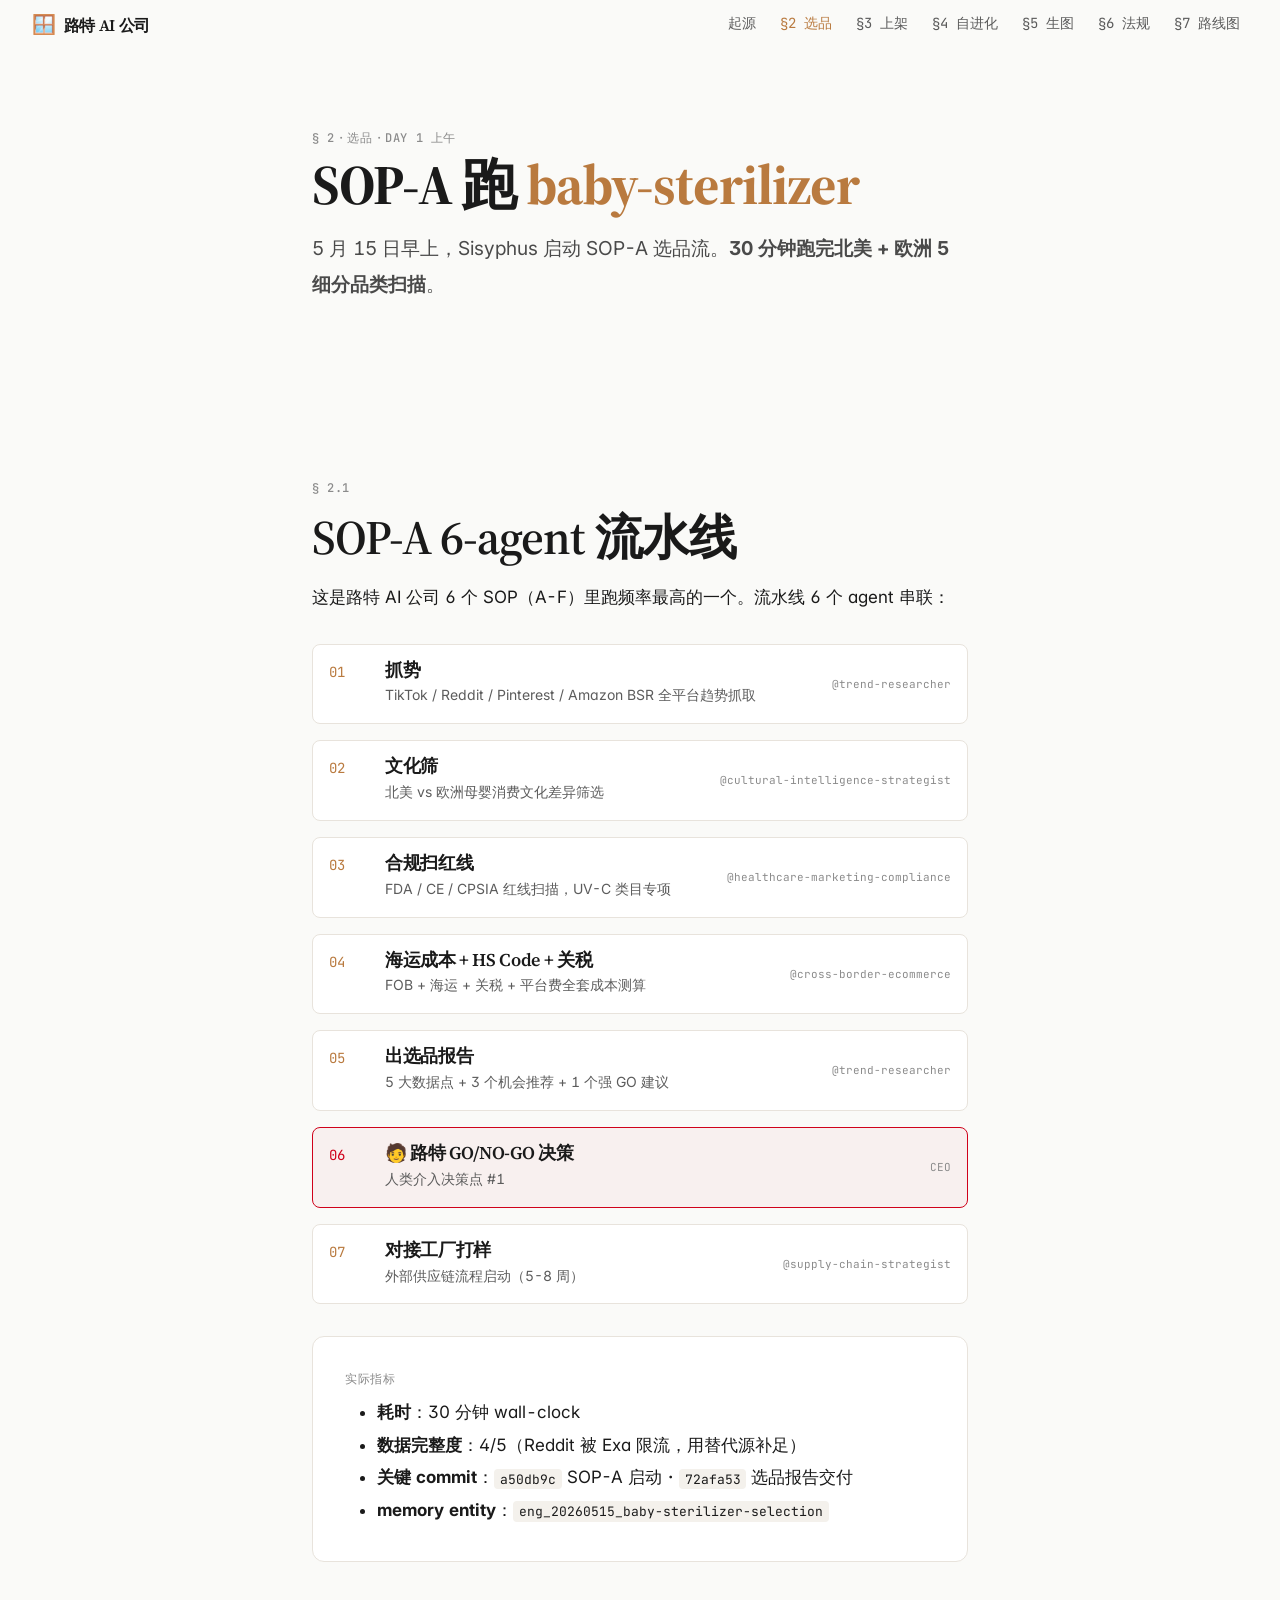
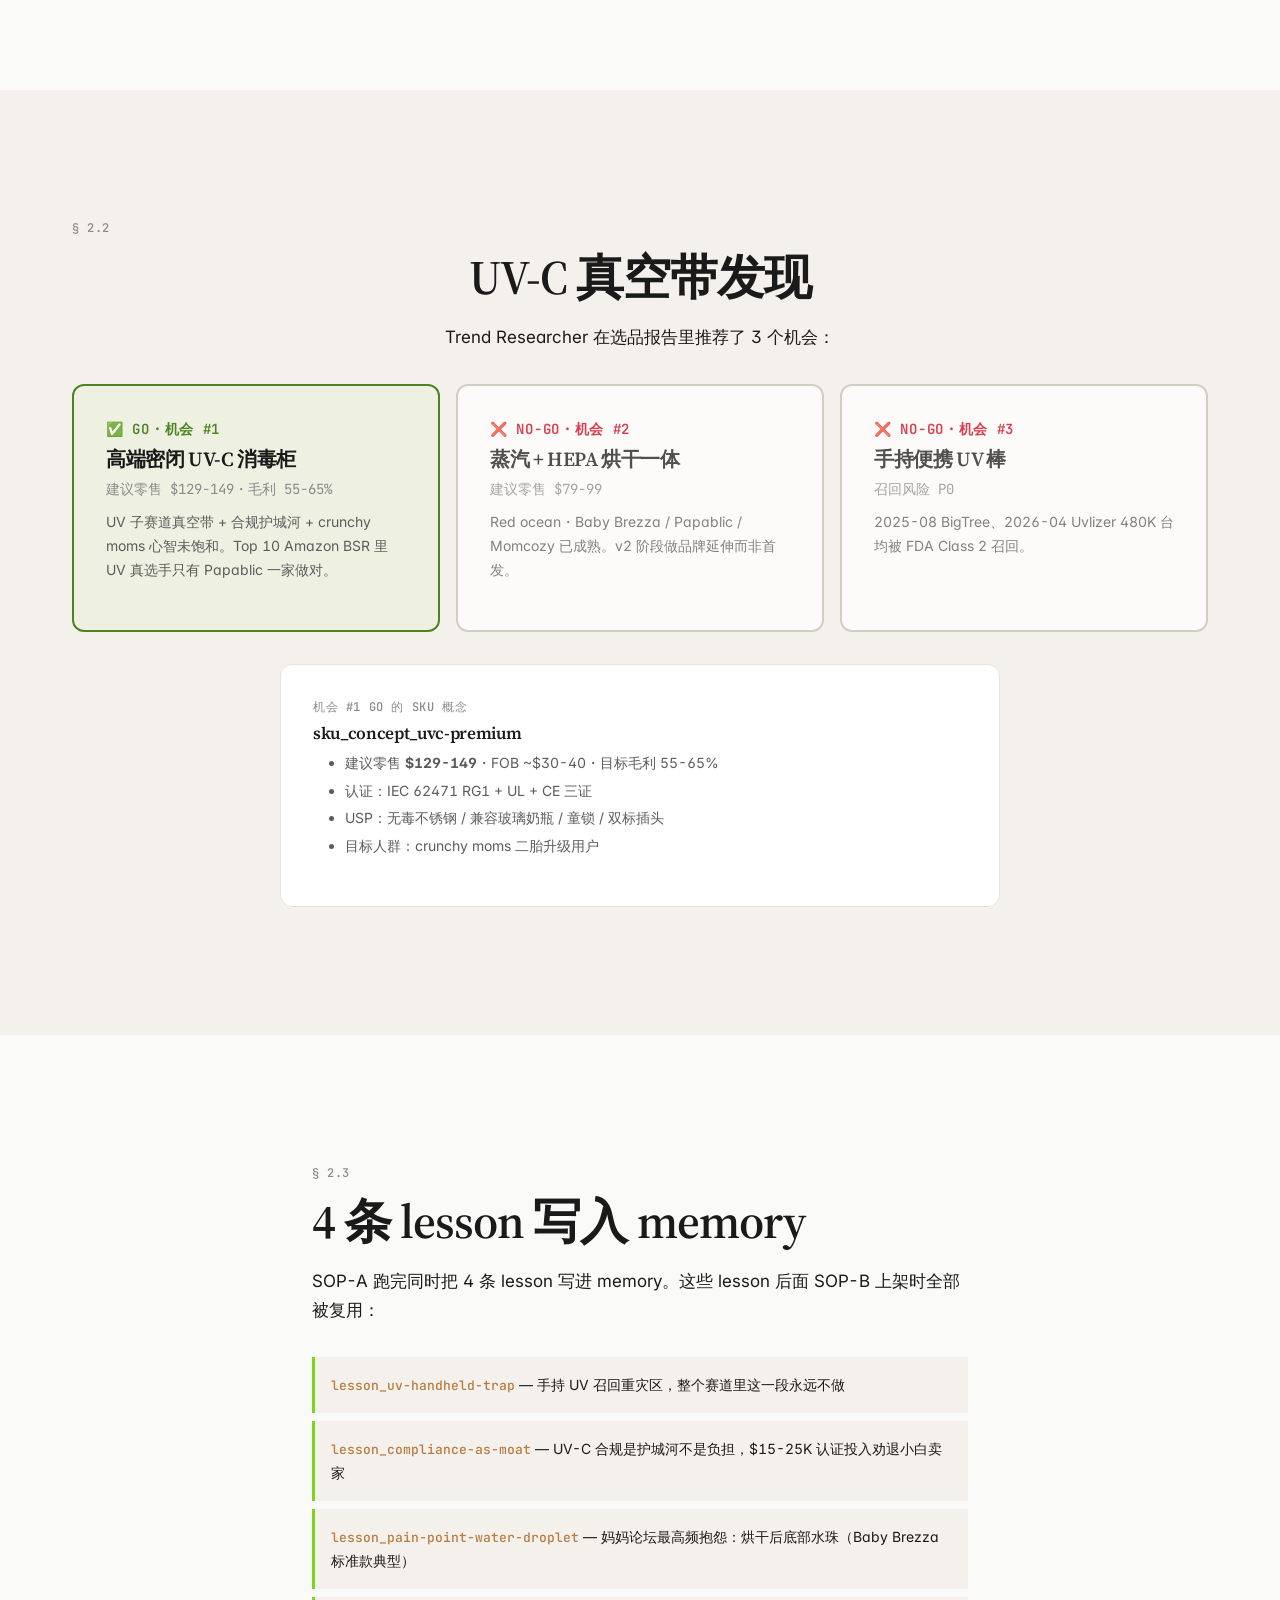
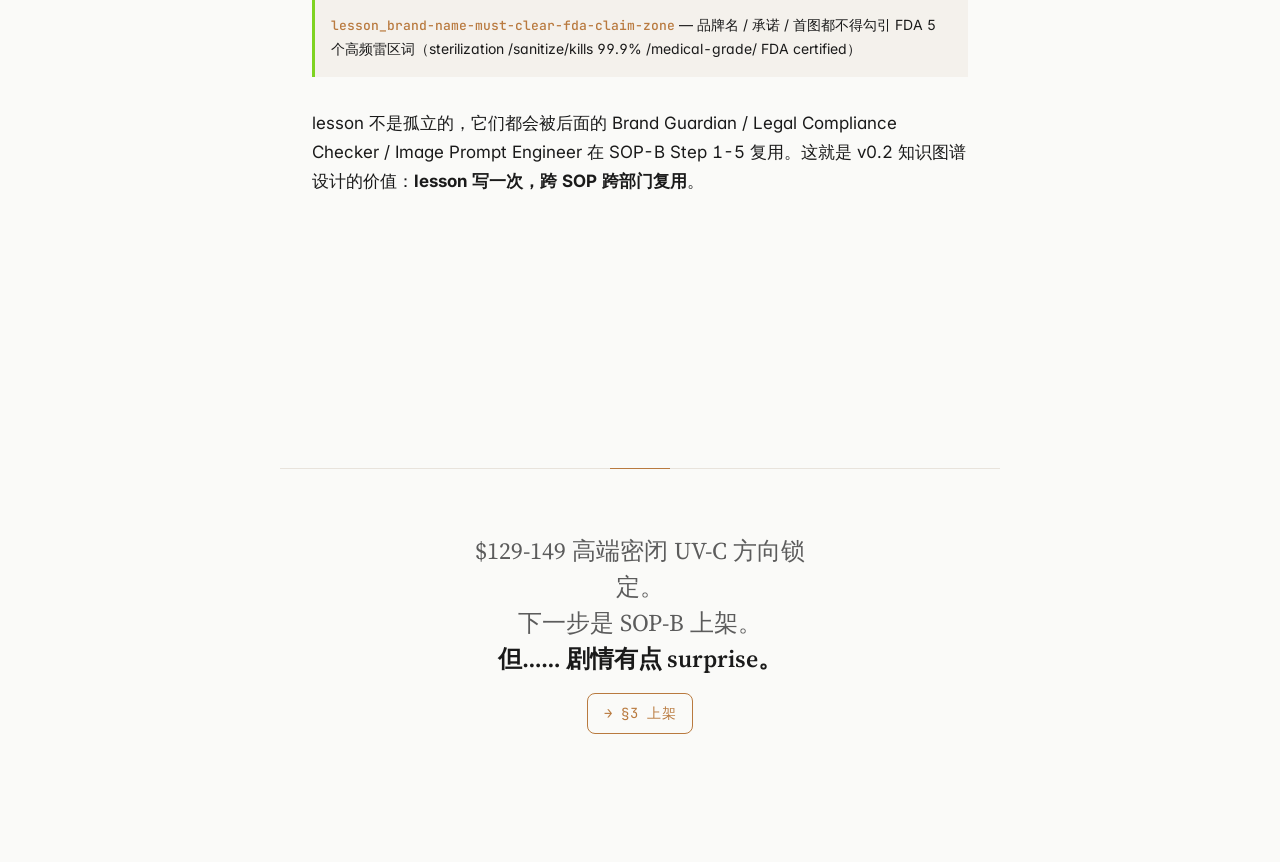
==== commit d810a344: "polish(M6 wave 2): hardcode token \u4ee3\u7406 + mockup img picture + nav aria + pangu \u4ee3\u7801\" ====
--- a/pages/02-selection.html
+++ b/pages/02-selection.html
@@ -86,7 +86,7 @@
       transition: all var(--dur-normal) var(--ease-out);
     }
     .candidate--go {
-      border-color: #4d8520;
+      border-color: var(--color-success);
       background: rgba(126, 211, 33, 0.05);
     }
     .candidate--nogo {
@@ -101,7 +101,7 @@
       letter-spacing: var(--tracking-wide);
       margin-bottom: var(--space-2);
     }
-    .candidate--go .candidate__decision    { color: #4d8520; }
+    .candidate--go .candidate__decision    { color: var(--color-success); }
     .candidate--nogo .candidate__decision  { color: var(--color-decision); }
     .candidate h4 {
       font-family: var(--font-display);
@@ -144,7 +144,7 @@
 </head>
 <body>
 
-<nav class="nav">
+<nav class="nav" aria-label="主导航">
   <div class="nav__inner">
     <a href="../index.html" class="nav__brand">路特 AI 公司</a>
     <ul class="nav__links">
@@ -315,5 +315,14 @@
   <a href="03-launch.html">→ §3 上架</a>
 </div>
 
+<script src="../assets/js/lib/pangu.min.js"></script>
+<script>
+  document.addEventListener('DOMContentLoaded', () => {
+    if (typeof pangu !== 'undefined') {
+      pangu.spacingPage();
+    }
+  });
+</script>
+
 </body>
 </html>
--- a/assets/css/main.css
+++ b/assets/css/main.css
@@ -111,7 +111,8 @@
   font-family: var(--font-body);
   font-size: var(--fs-body);
   line-height: var(--lh-normal);
-  font-feature-settings: "ss01", "cv01", "cv11";
+  font-feature-settings: "ss01", "cv01", "cv11", "tnum";
+  font-variant-numeric: tabular-nums lining-nums;
 }
 
 h1, h2, h3, h4, h5, h6 {
@@ -161,6 +162,7 @@
   border-radius: var(--radius-sm);
   color: var(--text-primary);
   letter-spacing: 0;
+  font-variant-numeric: tabular-nums;
 }
 
 pre {
@@ -272,7 +274,7 @@
 
 .badge--human    { background: rgba(208, 2, 27, 0.1);  color: var(--color-human); }
 .badge--ai       { background: rgba(139, 139, 139, 0.15); color: var(--text-secondary); }
-.badge--success  { background: rgba(126, 211, 33, 0.15); color: #4d8520; }
+.badge--success  { background: var(--color-success-soft); color: var(--color-success); }
 .badge--pending  { background: rgba(245, 166, 35, 0.15); color: #b97a3f; }
 
 .btn {
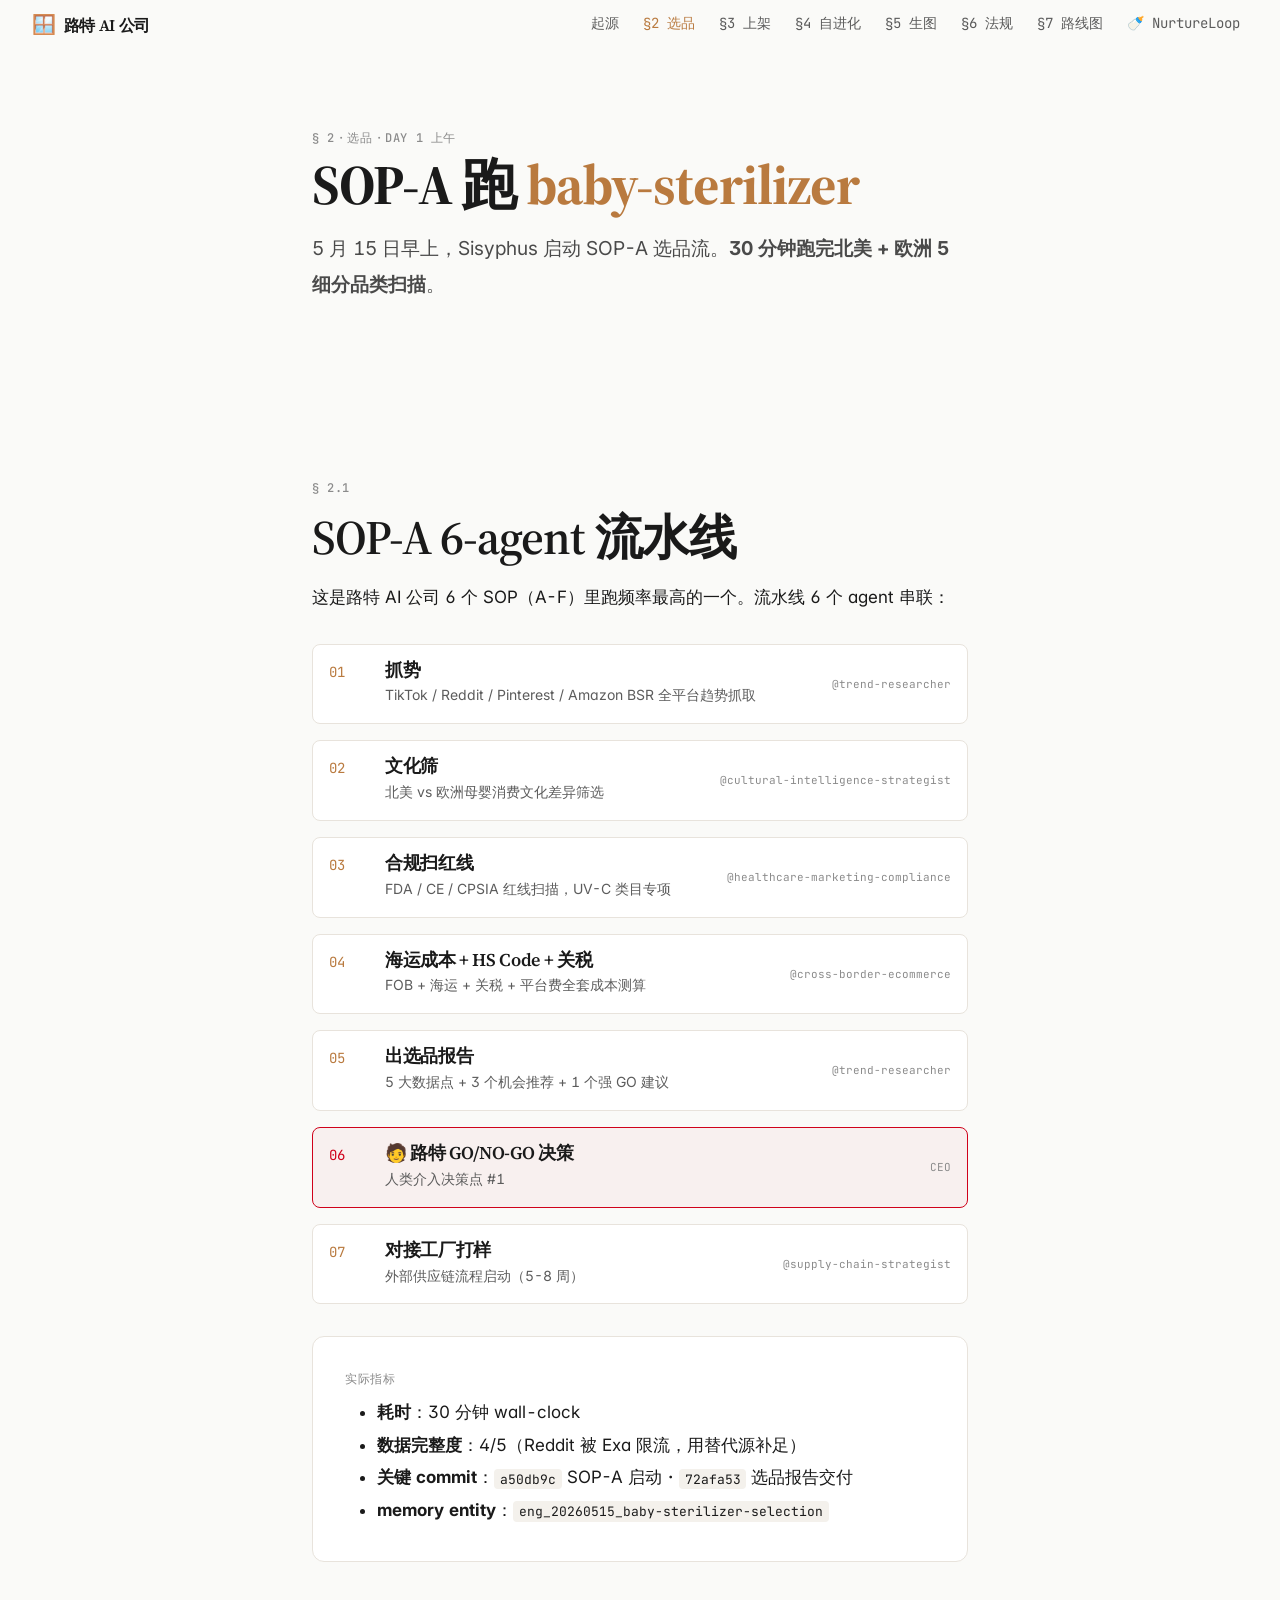
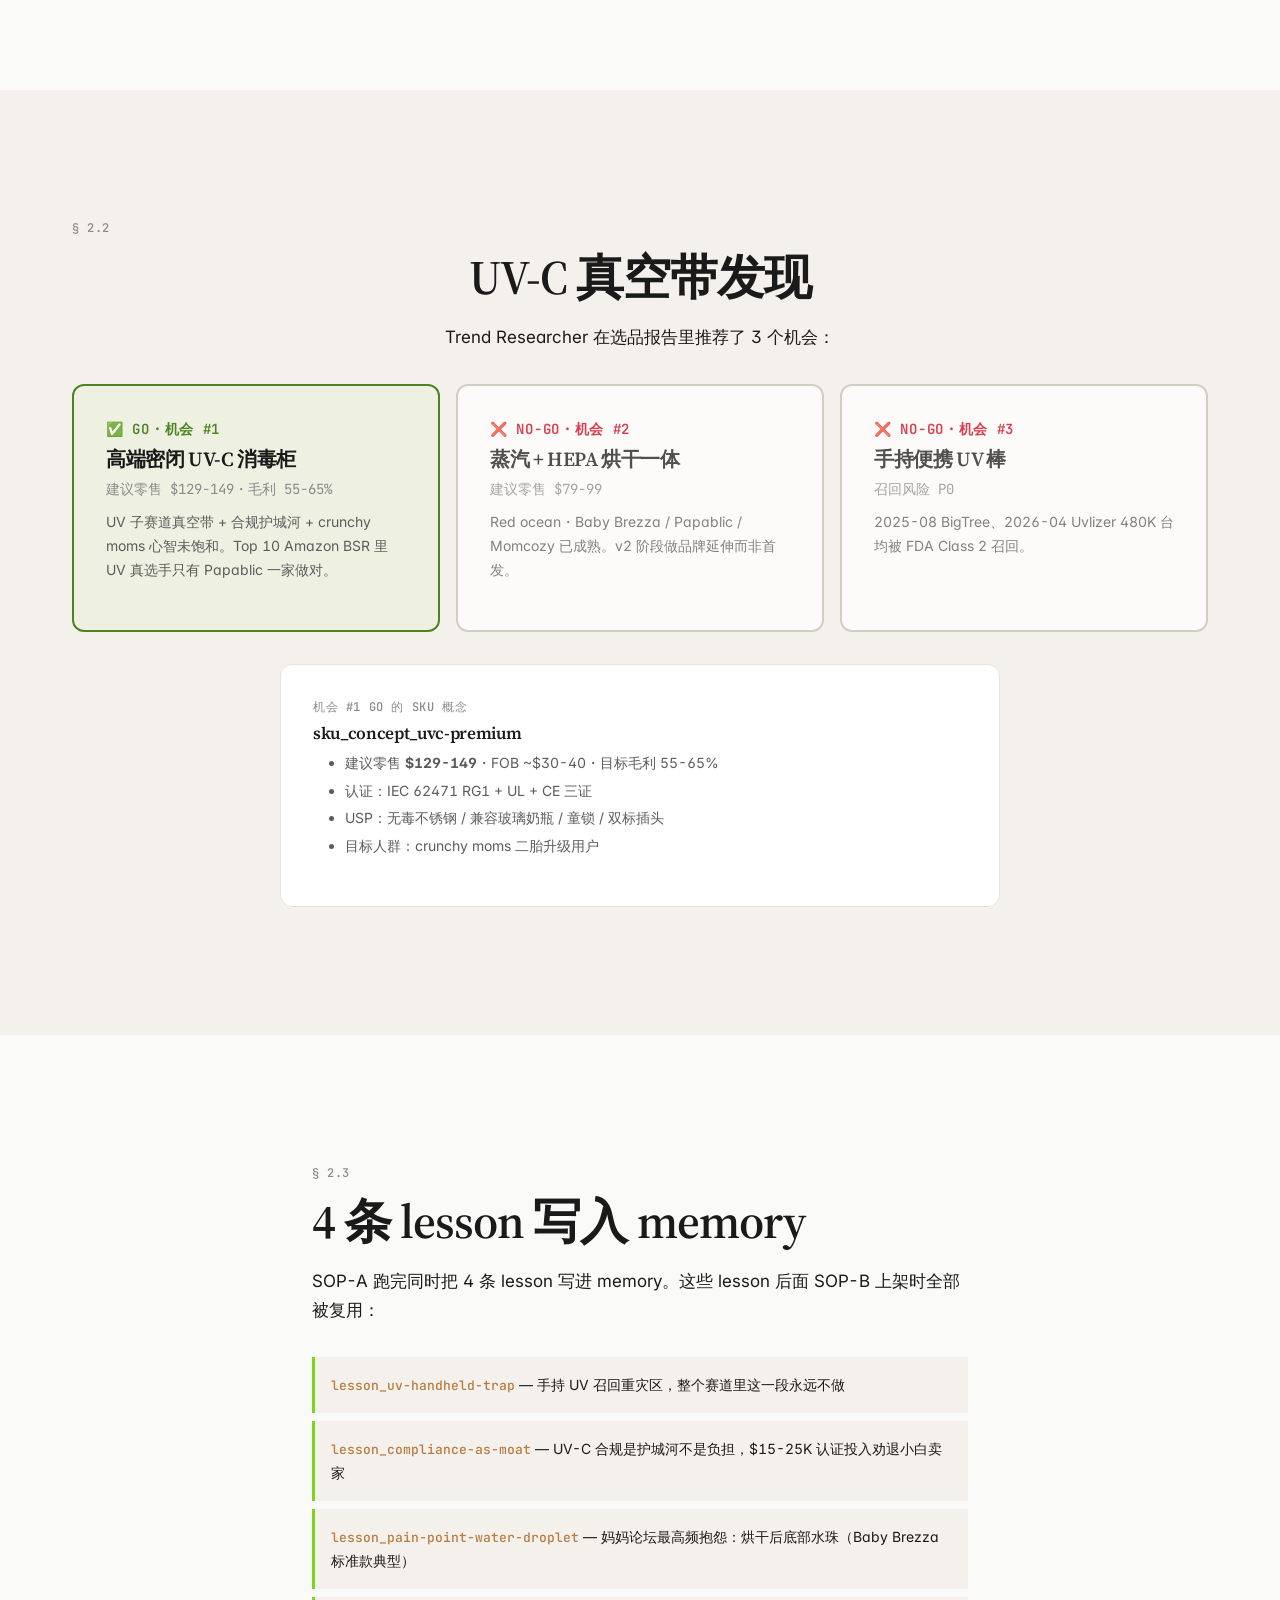
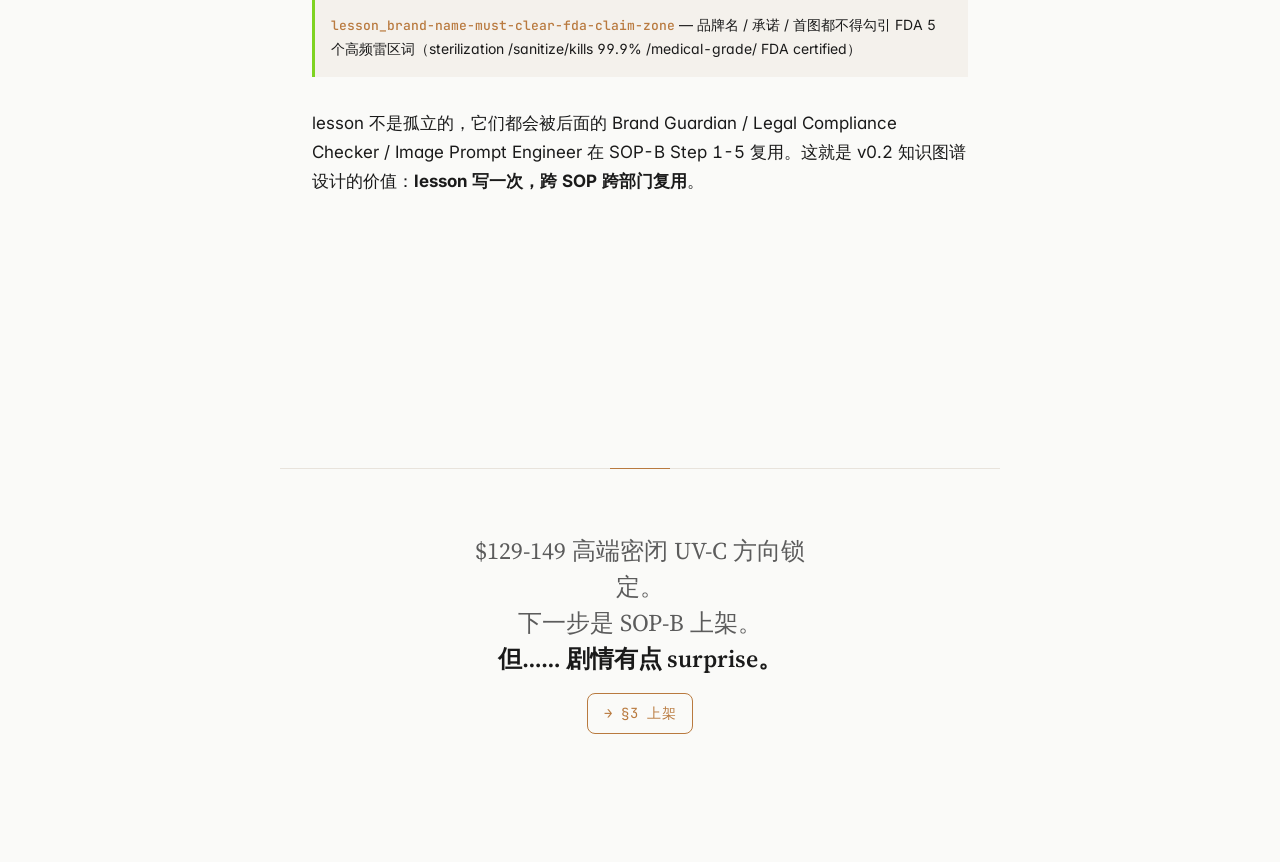
==== commit 67b98db2: "feat(NurtureLoop M1): Dashboard mockup + 4 CSV sample + 7 \u9875 nav \u5165\u53e3 NurtureLoop \u662f" ====
--- a/pages/02-selection.html
+++ b/pages/02-selection.html
@@ -155,6 +155,7 @@
       <li><a class="nav__link" href="05-image-lab.html">§5 生图</a></li>
       <li><a class="nav__link" href="06-legal.html">§6 法规</a></li>
       <li><a class="nav__link" href="07-roadmap.html">§7 路线图</a></li>
+      <li><a class="nav__link" href="nurtureloop-mockup.html">🍼 NurtureLoop</a></li>
     </ul>
   </div>
 </nav>
